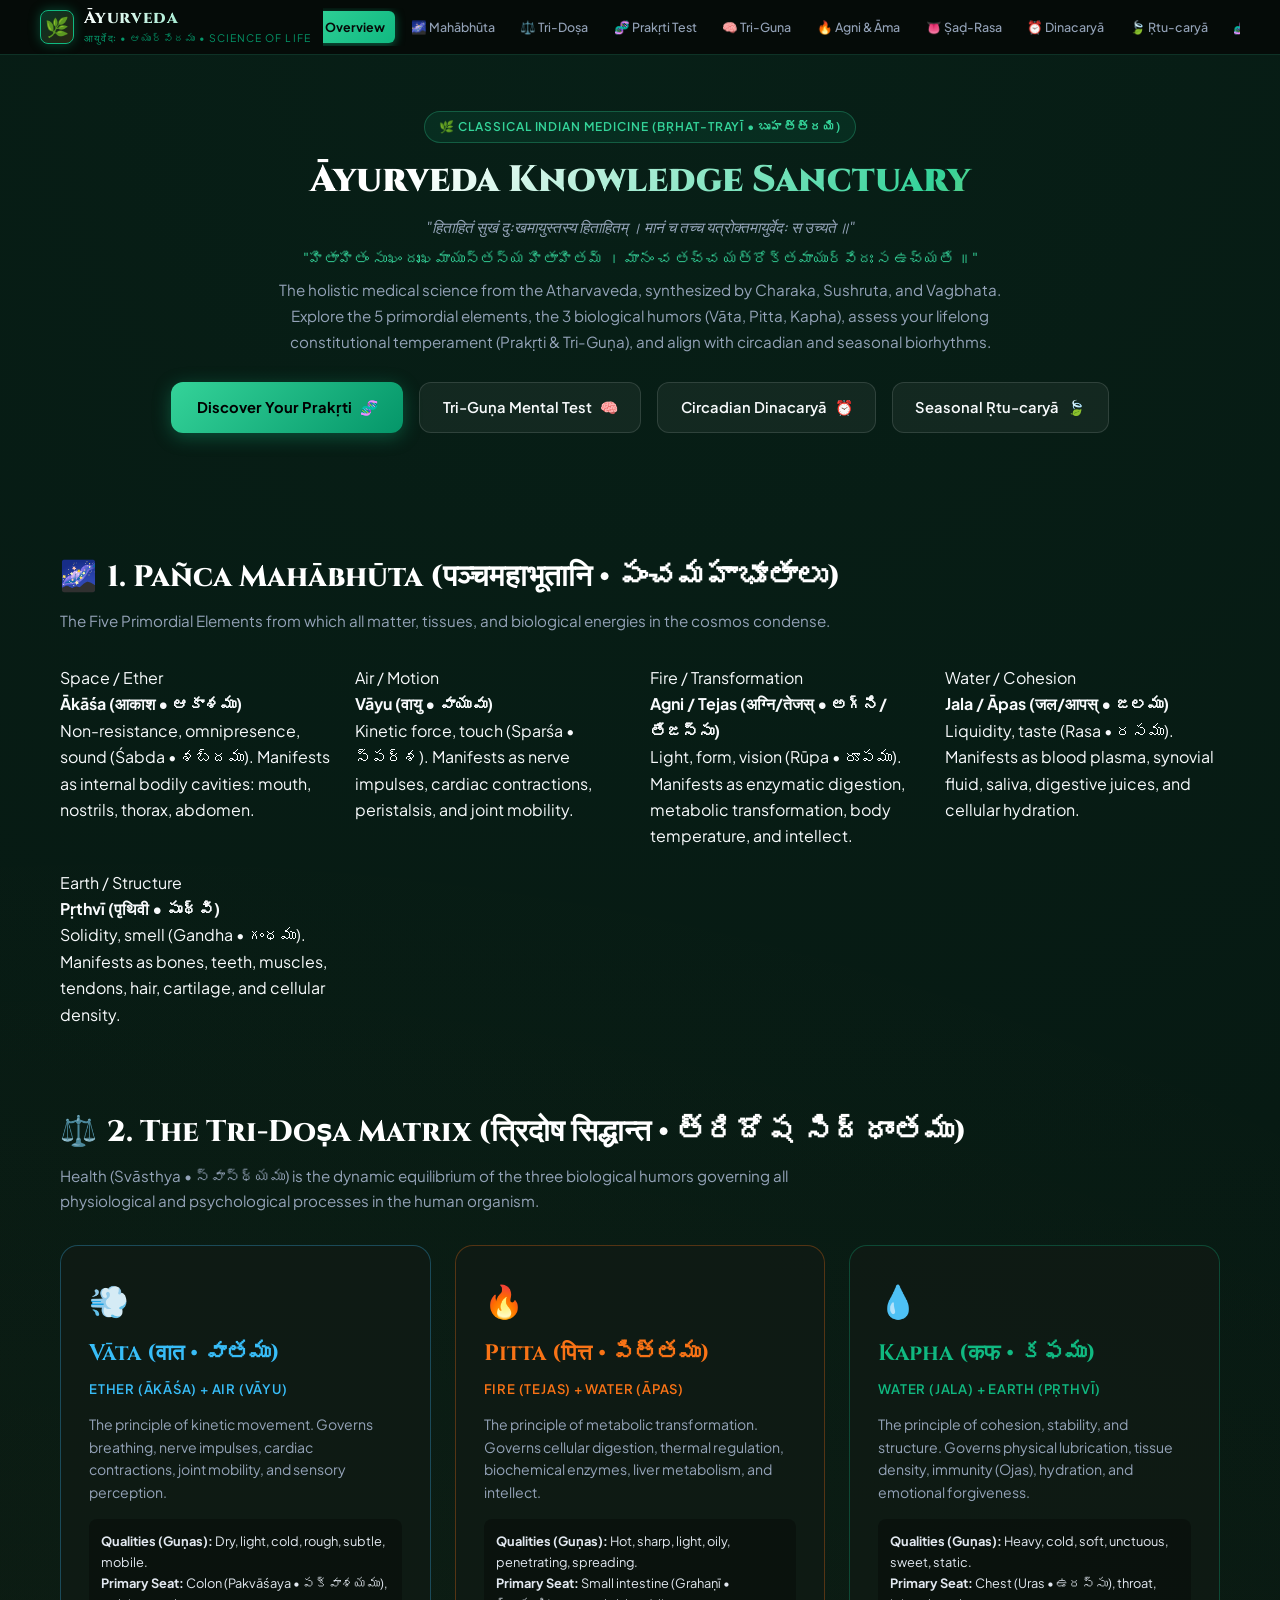
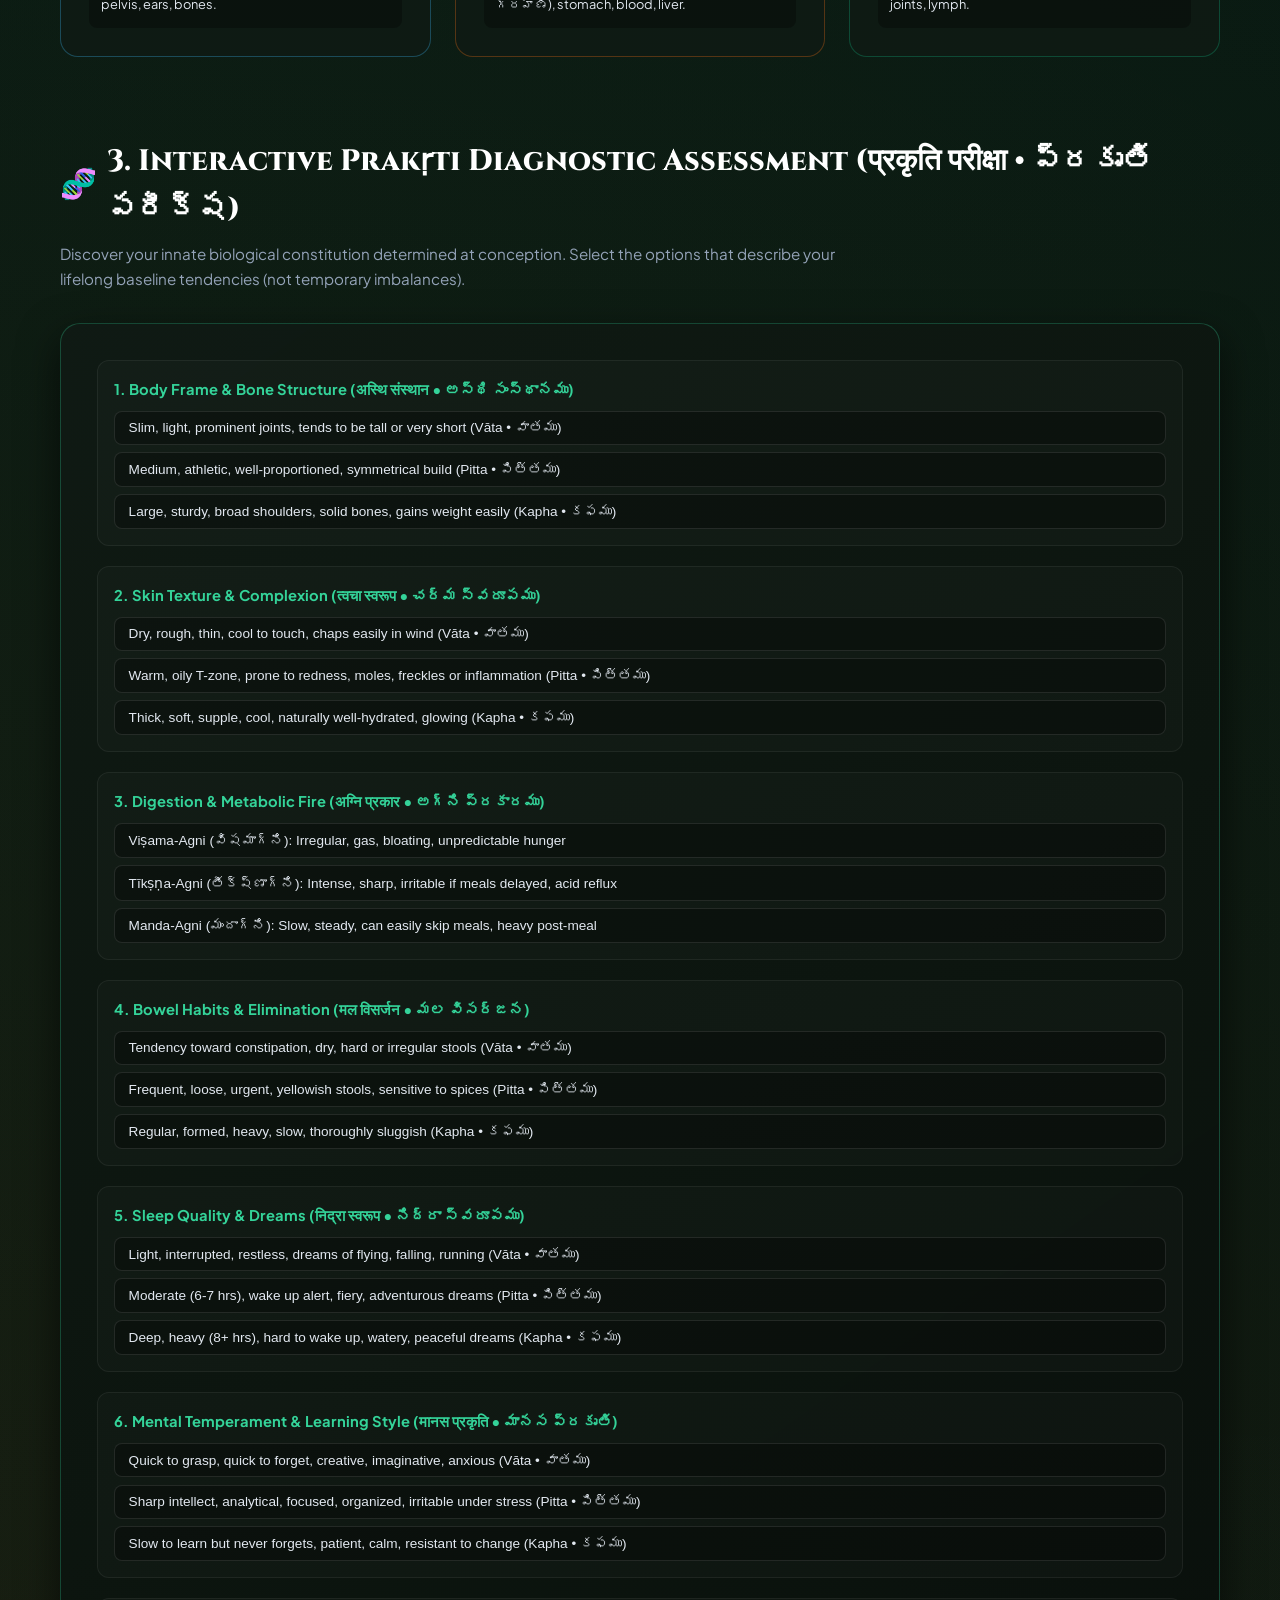
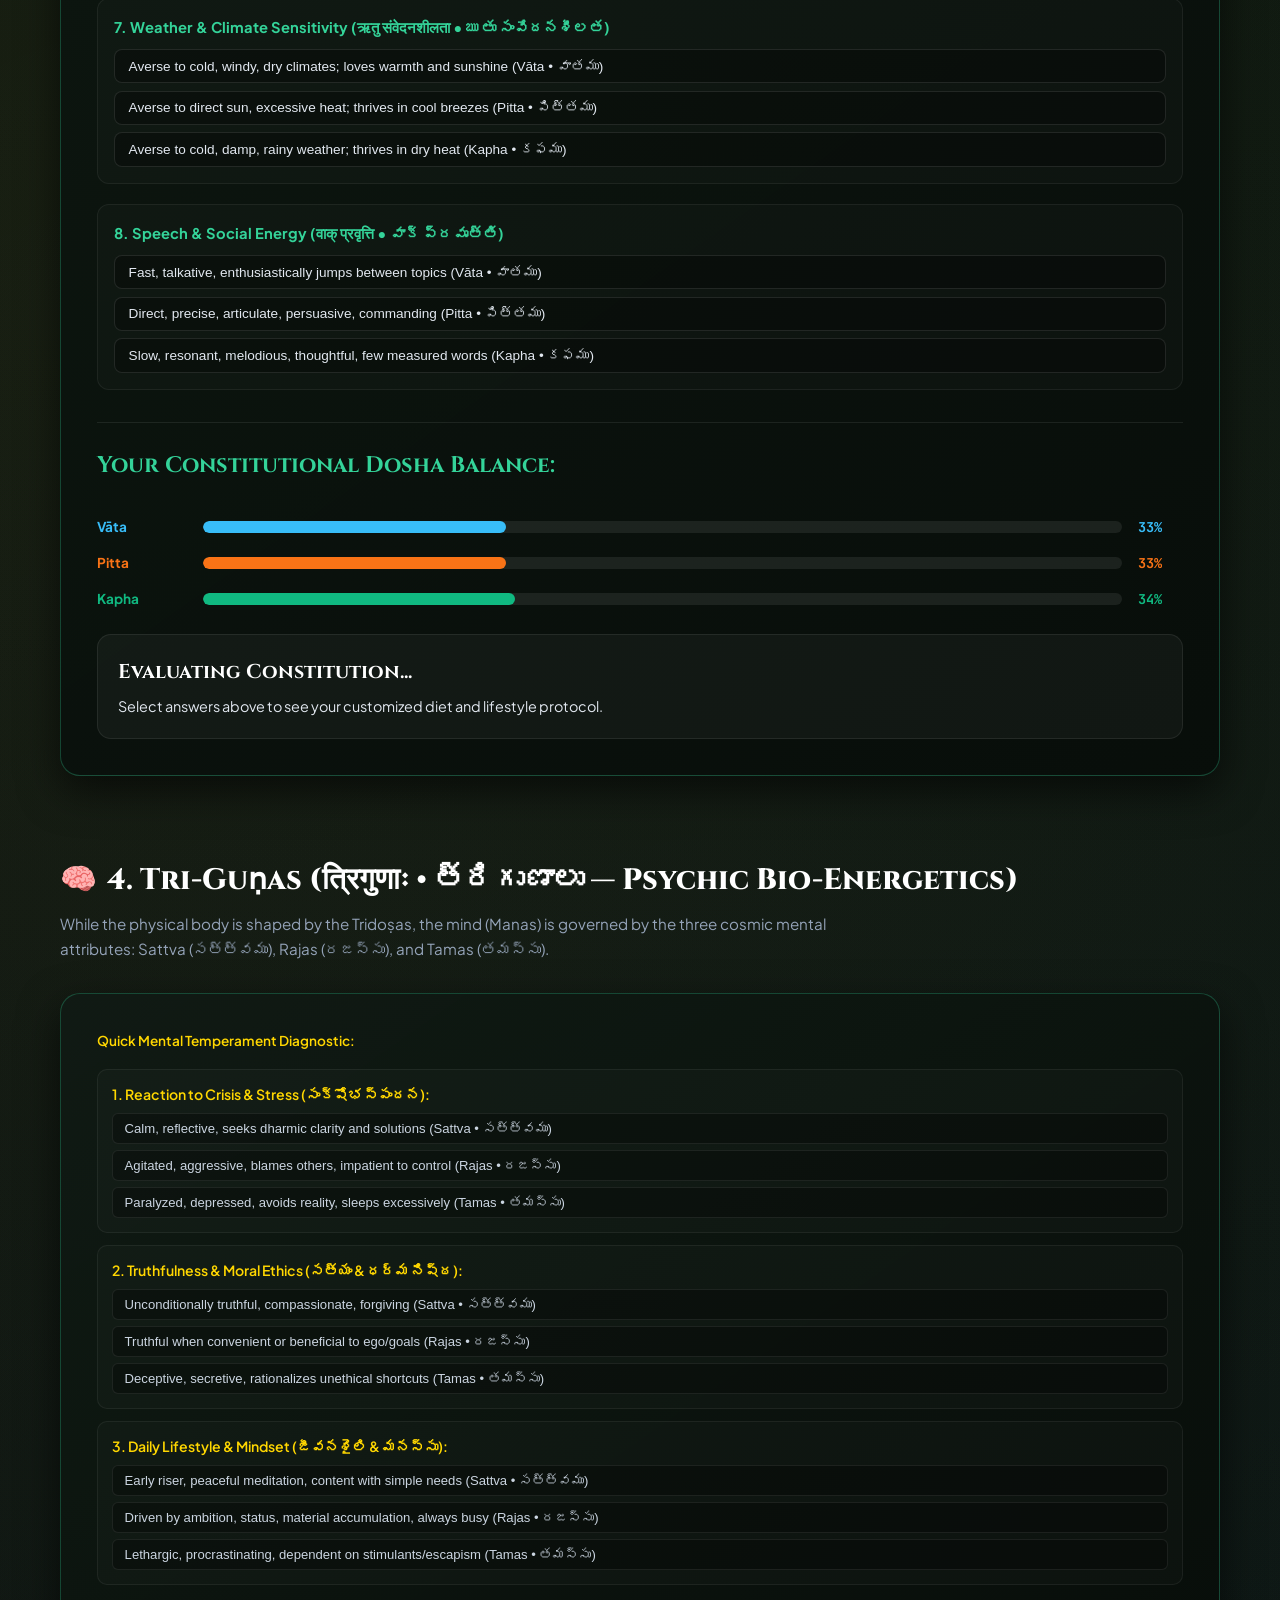
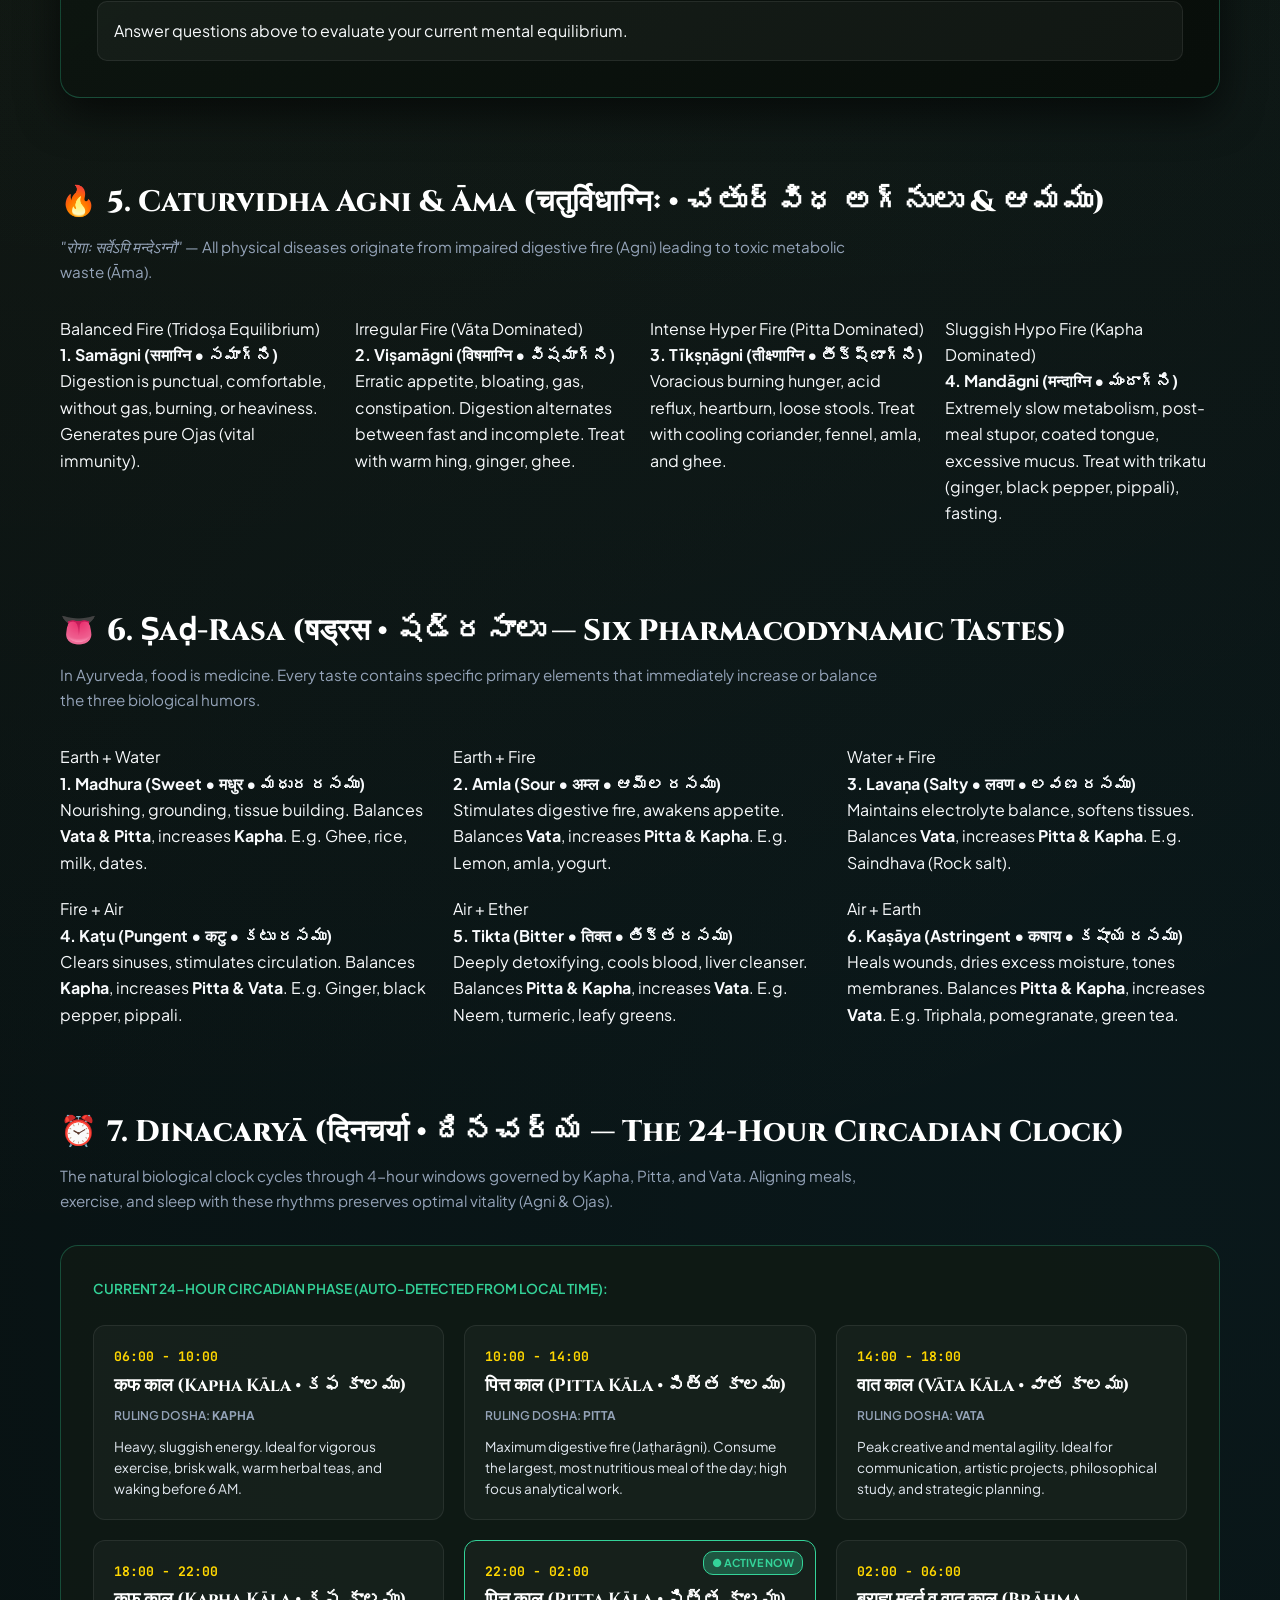
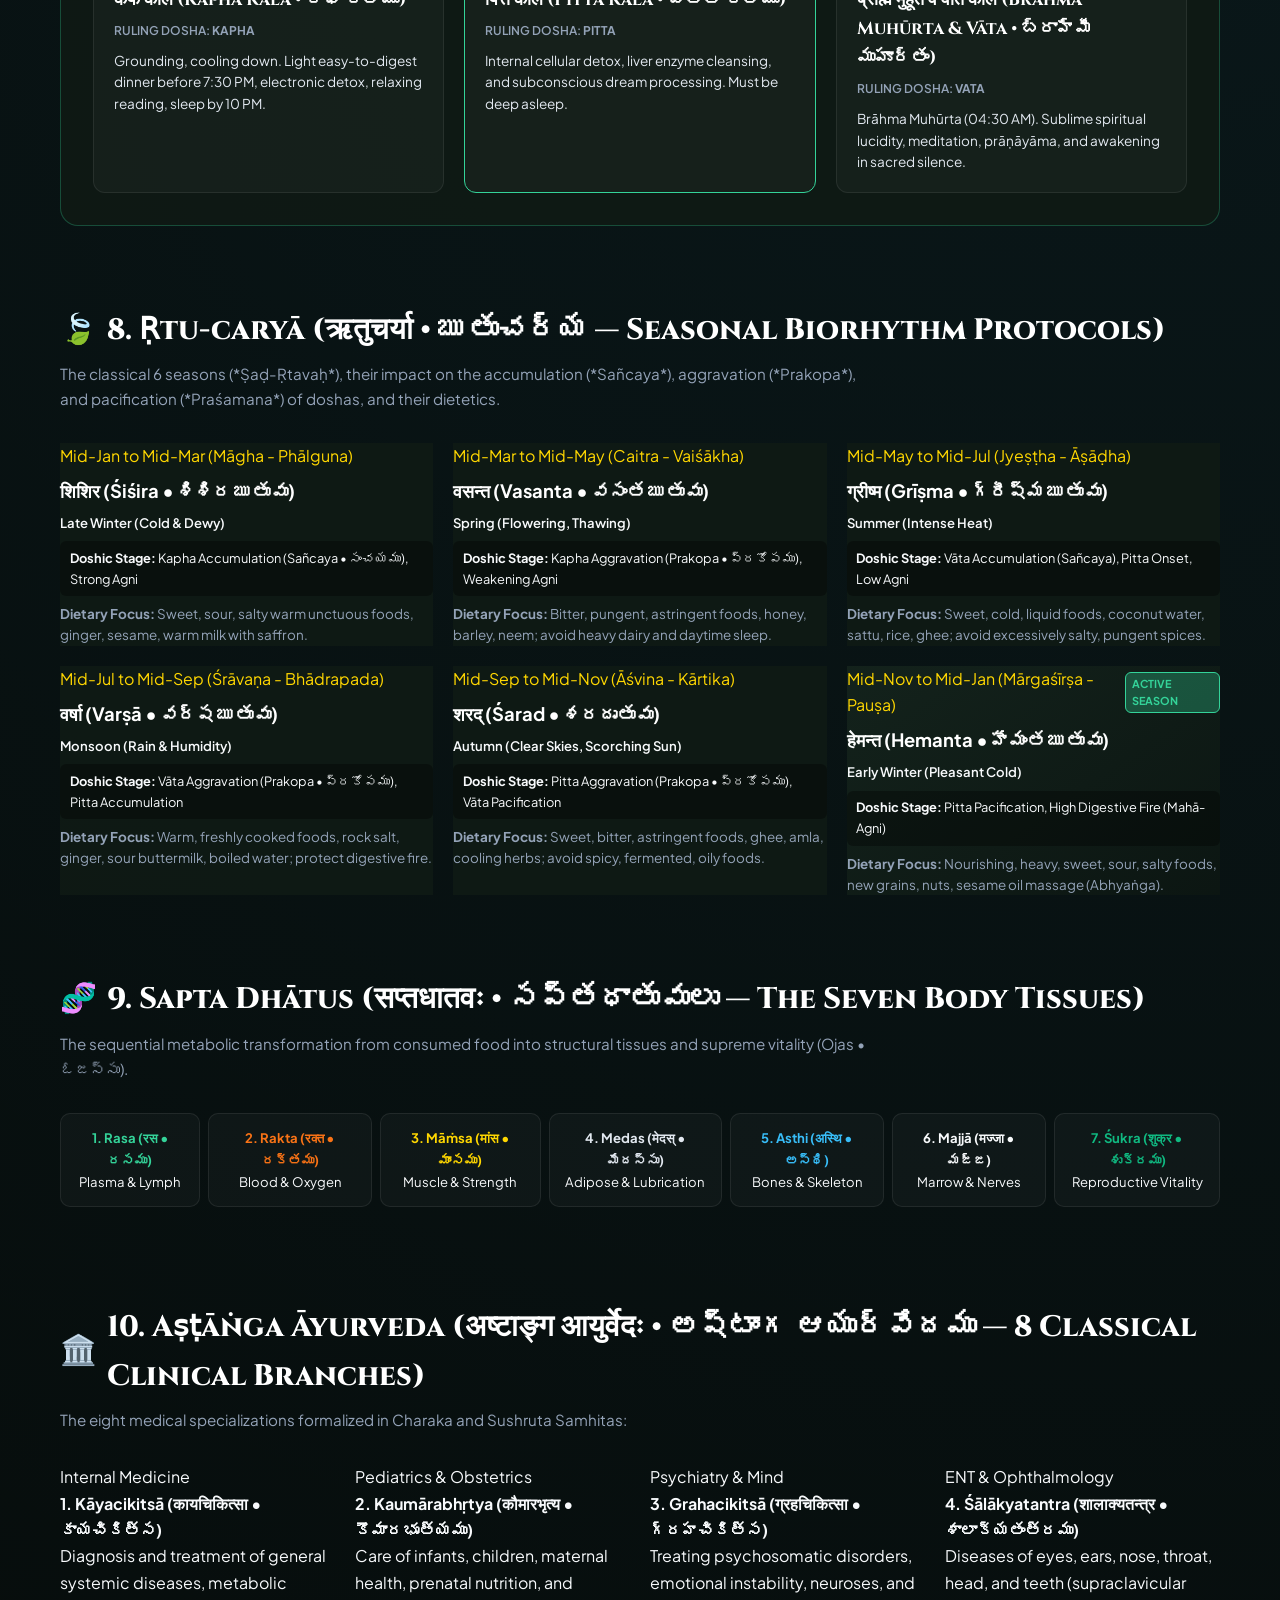
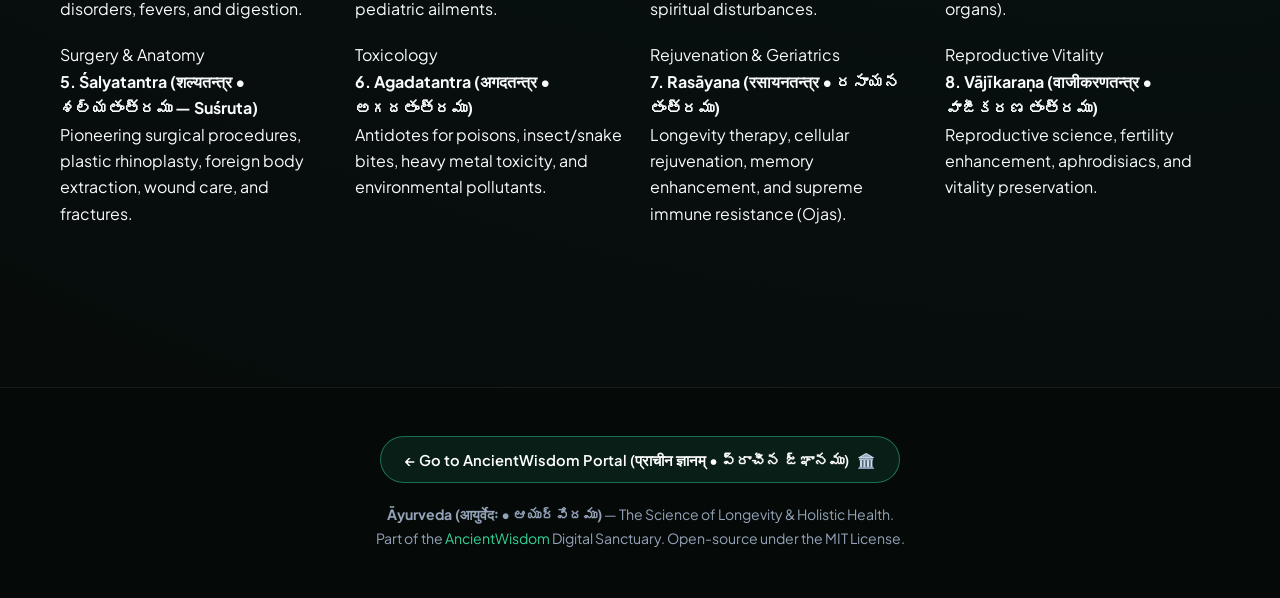
==== Ayurveda/index.html @ 19648526 "Adding Projects" ====
<!DOCTYPE html>
<html lang="en">
<head>
  <meta charset="UTF-8">
  <meta name="viewport" content="width=device-width, initial-scale=1.0">
  <title>Āyurveda (आयुर्वेदः • ఆయుర్వేదము) — The Science of Life & Tridoṣa Master Studio</title>
  <link rel="icon" type="image/svg+xml" href="favicon.svg">
  <link rel="stylesheet" href="style.css">
  <link rel="preconnect" href="https://fonts.googleapis.com">
  <link rel="preconnect" href="https://fonts.gstatic.com" crossorigin>
  <link href="https://fonts.googleapis.com/css2?family=Cinzel:wght@600;700;800;900&family=Plus+Jakarta+Sans:wght@300;400;500;600;700;800&family=JetBrains+Mono:wght@400;500;600;700&family=Noto+Sans+Telugu:wght@400;600;700&display=swap" rel="stylesheet">
</head>
<body>

  <!-- Header -->
  <header class="site-header">
    <div class="header-container">
      <div class="logo-area">
        <div class="ayur-icon">🌿</div>
        <div class="logo-text">
          <h1>Āyurveda</h1>
          <span>आयुर्वेदः • ఆయుర్వేదము • Science of Life</span>
        </div>
      </div>

      <nav class="nav-links">
        <a href="#overview" class="nav-item active">📜 Overview</a>
        <a href="#mahabhuta" class="nav-item">🌌 Mahābhūta</a>
        <a href="#doshas" class="nav-item">⚖️ Tri-Doṣa</a>
        <a href="#prakriti" class="nav-item">🧬 Prakṛti Test</a>
        <a href="#gunas" class="nav-item">🧠 Tri-Guṇa</a>
        <a href="#agni" class="nav-item">🔥 Agni & Āma</a>
        <a href="#rasas" class="nav-item">👅 Ṣaḍ-Rasa</a>
        <a href="#dinacharya" class="nav-item">⏰ Dinacaryā</a>
        <a href="#rtucarya" class="nav-item">🍃 Ṛtu-caryā</a>
        <a href="#dhatus" class="nav-item">🧬 Sapta Dhātu</a>
        <a href="#branches" class="nav-item">🏛️ 8 Branches</a>
      </nav>
    </div>
  </header>

  <div class="container">

    <!-- Hero Section -->
    <section class="hero" id="overview">
      <div class="hero-pill">🌿 Classical Indian Medicine (Bṛhat-trayī • బృహత్త్రయి)</div>
      <h2 class="hero-title">Āyurveda Knowledge Sanctuary</h2>
      <p class="hero-desc">
        <em>"हिताहितं सुखं दुःखमायुस्तस्य हिताहितम् । मानं च तच्च यत्रोक्तमायुर्वेदः स उच्यते ॥"</em><br>
        <span style="font-size:0.95rem; color:var(--emerald-bright); display:block; margin:0.35rem 0;">
          "హితాహితం సుఖం దుఃఖమాయుస్తస్య హితాహితమ్ । మానం చ తచ్చ యత్రోక్తమాయుర్వేదః స ఉచ్యతే ॥"
        </span>
        The holistic medical science from the Atharvaveda, synthesized by Charaka, Sushruta, and Vagbhata. 
        Explore the 5 primordial elements, the 3 biological humors (Vāta, Pitta, Kapha), assess your lifelong constitutional 
        temperament (Prakṛti & Tri-Guṇa), and align with circadian and seasonal biorhythms.
      </p>

      <div class="hero-actions">
        <a href="#prakriti" class="btn-primary">
          <span>Discover Your Prakṛti</span> 🧬
        </a>
        <a href="#gunas" class="btn-ghost">
          <span>Tri-Guṇa Mental Test</span> 🧠
        </a>
        <a href="#dinacharya" class="btn-ghost">
          <span>Circadian Dinacaryā</span> ⏰
        </a>
        <a href="#rtucarya" class="btn-ghost">
          <span>Seasonal Ṛtu-caryā</span> 🍃
        </a>
      </div>
    </section>

    <!-- Section 1: Pancha Mahabhutas -->
    <section id="mahabhuta">
      <div class="section-head">
        <h3 class="section-title"><span>🌌</span> 1. Pañca Mahābhūta (पञ्चमहाभूतानि • పంచమహాభూతాలు)</h3>
        <p class="section-sub">
          The Five Primordial Elements from which all matter, tissues, and biological energies in the cosmos condense.
        </p>
      </div>

      <div style="display:grid; grid-template-columns:repeat(auto-fit, minmax(220px, 1fr)); gap:1.25rem;">
        <div class="card">
          <div class="card-subtitle">Space / Ether</div>
          <h4 class="card-title">Ākāśa (आकाश • ఆకాశము)</h4>
          <p>Non-resistance, omnipresence, sound (Śabda • శబ్దము). Manifests as internal bodily cavities: mouth, nostrils, thorax, abdomen.</p>
        </div>
        <div class="card">
          <div class="card-subtitle">Air / Motion</div>
          <h4 class="card-title">Vāyu (वायु • వాయువు)</h4>
          <p>Kinetic force, touch (Sparśa • స్పర్శ). Manifests as nerve impulses, cardiac contractions, peristalsis, and joint mobility.</p>
        </div>
        <div class="card">
          <div class="card-subtitle">Fire / Transformation</div>
          <h4 class="card-title">Agni / Tejas (अग्नि/तेजस् • అగ్ని/తేజస్సు)</h4>
          <p>Light, form, vision (Rūpa • రూపము). Manifests as enzymatic digestion, metabolic transformation, body temperature, and intellect.</p>
        </div>
        <div class="card">
          <div class="card-subtitle">Water / Cohesion</div>
          <h4 class="card-title">Jala / Āpas (जल/आपस् • జలము)</h4>
          <p>Liquidity, taste (Rasa • రసము). Manifests as blood plasma, synovial fluid, saliva, digestive juices, and cellular hydration.</p>
        </div>
        <div class="card">
          <div class="card-subtitle">Earth / Structure</div>
          <h4 class="card-title">Pṛthvī (पृथिवी • పృథ్వి)</h4>
          <p>Solidity, smell (Gandha • గంధము). Manifests as bones, teeth, muscles, tendons, hair, cartilage, and cellular density.</p>
        </div>
      </div>
    </section>

    <!-- Section 2: Tri-Dosha Bio-Energetics -->
    <section id="doshas">
      <div class="section-head">
        <h3 class="section-title"><span>⚖️</span> 2. The Tri-Doṣa Matrix (त्रिदोष सिद्धान्त • త్రిదోష సిద్ధాంతము)</h3>
        <p class="section-sub">
          Health (Svāsthya • స్వాస్థ్యము) is the dynamic equilibrium of the three biological humors governing all physiological 
          and psychological processes in the human organism.
        </p>
      </div>

      <div class="dosha-grid">
        <!-- Vata -->
        <div class="dosha-card vata">
          <div style="font-size:2rem; margin-bottom:0.5rem;">💨</div>
          <h4 class="dosha-title" style="color:var(--vata-color);">Vāta (वात • వాతము)</h4>
          <div class="dosha-elements" style="color:var(--vata-color);">Ether (Ākāśa) + Air (Vāyu)</div>
          <p style="color:var(--text-muted); font-size:0.88rem; line-height:1.6; margin-bottom:1rem;">
            The principle of kinetic movement. Governs breathing, nerve impulses, cardiac contractions, 
            joint mobility, and sensory perception.
          </p>
          <div style="background:rgba(0,0,0,0.3); padding:0.75rem; border-radius:8px; font-size:0.8rem; color:#e2e8f0;">
            <strong>Qualities (Guṇas):</strong> Dry, light, cold, rough, subtle, mobile.<br>
            <strong>Primary Seat:</strong> Colon (Pakvāśaya • పక్వాశయము), pelvis, ears, bones.
          </div>
        </div>

        <!-- Pitta -->
        <div class="dosha-card pitta">
          <div style="font-size:2rem; margin-bottom:0.5rem;">🔥</div>
          <h4 class="dosha-title" style="color:var(--pitta-color);">Pitta (पित्त • పిత్తము)</h4>
          <div class="dosha-elements" style="color:var(--pitta-color);">Fire (Tejas) + Water (Āpas)</div>
          <p style="color:var(--text-muted); font-size:0.88rem; line-height:1.6; margin-bottom:1rem;">
            The principle of metabolic transformation. Governs cellular digestion, thermal regulation, 
            biochemical enzymes, liver metabolism, and intellect.
          </p>
          <div style="background:rgba(0,0,0,0.3); padding:0.75rem; border-radius:8px; font-size:0.8rem; color:#e2e8f0;">
            <strong>Qualities (Guṇas):</strong> Hot, sharp, light, oily, penetrating, spreading.<br>
            <strong>Primary Seat:</strong> Small intestine (Grahaṇī • గ్రహణి), stomach, blood, liver.
          </div>
        </div>

        <!-- Kapha -->
        <div class="dosha-card kapha">
          <div style="font-size:2rem; margin-bottom:0.5rem;">💧</div>
          <h4 class="dosha-title" style="color:var(--kapha-color);">Kapha (कफ • కఫము)</h4>
          <div class="dosha-elements" style="color:var(--kapha-color);">Water (Jala) + Earth (Pṛthvī)</div>
          <p style="color:var(--text-muted); font-size:0.88rem; line-height:1.6; margin-bottom:1rem;">
            The principle of cohesion, stability, and structure. Governs physical lubrication, tissue density, 
            immunity (Ojas), hydration, and emotional forgiveness.
          </p>
          <div style="background:rgba(0,0,0,0.3); padding:0.75rem; border-radius:8px; font-size:0.8rem; color:#e2e8f0;">
            <strong>Qualities (Guṇas):</strong> Heavy, cold, soft, unctuous, sweet, static.<br>
            <strong>Primary Seat:</strong> Chest (Uras • ఉరస్సు), throat, joints, lymph.
          </div>
        </div>
      </div>
    </section>

    <!-- Section 3: Prakriti Constitution Diagnostic Assessment -->
    <section id="prakriti">
      <div class="section-head">
        <h3 class="section-title"><span>🧬</span> 3. Interactive Prakṛti Diagnostic Assessment (प्रकृति परीक्षा • ప్రకృతి పరీక్ష)</h3>
        <p class="section-sub">
          Discover your innate biological constitution determined at conception. Select the options that describe 
          your lifelong baseline tendencies (not temporary imbalances).
        </p>
      </div>

      <div class="prakriti-panel">
        <div id="prakritiQuestionsList"></div>

        <div style="margin-top:2rem; border-top:1px solid rgba(255,255,255,0.08); padding-top:1.5rem;">
          <h4 style="font-family:var(--font-display); font-size:1.4rem; color:var(--emerald-bright); margin-bottom:0.75rem;">
            Your Constitutional Dosha Balance:
          </h4>

          <div class="prakriti-bars">
            <div class="p-bar-wrap">
              <span class="p-bar-label" style="color:var(--vata-color);">Vāta</span>
              <div class="p-bar-bg">
                <div id="vataBar" class="p-bar-fill" style="width: 33%; background:var(--vata-color);"></div>
              </div>
              <strong id="vataPct" style="color:var(--vata-color); width:45px; font-family:var(--font-mono);">33%</strong>
            </div>

            <div class="p-bar-wrap">
              <span class="p-bar-label" style="color:var(--pitta-color);">Pitta</span>
              <div class="p-bar-bg">
                <div id="pittaBar" class="p-bar-fill" style="width: 33%; background:var(--pitta-color);"></div>
              </div>
              <strong id="pittaPct" style="color:var(--pitta-color); width:45px; font-family:var(--font-mono);">33%</strong>
            </div>

            <div class="p-bar-wrap">
              <span class="p-bar-label" style="color:var(--kapha-color);">Kapha</span>
              <div class="p-bar-bg">
                <div id="kaphaBar" class="p-bar-fill" style="width: 34%; background:var(--kapha-color);"></div>
              </div>
              <strong id="kaphaPct" style="color:var(--kapha-color); width:45px; font-family:var(--font-mono);">34%</strong>
            </div>
          </div>

          <div style="background:rgba(255,255,255,0.04); border-radius:14px; padding:1.25rem; margin-top:1.5rem; border:1px solid rgba(255,255,255,0.08);">
            <div id="prakritiResultTitle" style="font-family:var(--font-display); font-size:1.25rem; color:#fff; font-weight:700; margin-bottom:0.4rem;">
              Evaluating Constitution...
            </div>
            <p id="prakritiAdvice" style="color:#e2e8f0; font-size:0.9rem; margin:0; line-height:1.6;">
              Select answers above to see your customized diet and lifestyle protocol.
            </p>
          </div>
        </div>
      </div>
    </section>

    <!-- Section 4: Tri-Gunas & Manasa Prakriti -->
    <section id="gunas">
      <div class="section-head">
        <h3 class="section-title"><span>🧠</span> 4. Tri-Guṇas (त्रिगुणाः • త్రిగుణాలు — Psychic Bio-Energetics)</h3>
        <p class="section-sub">
          While the physical body is shaped by the Tridoṣas, the mind (Manas) is governed by the three cosmic mental attributes: 
          Sattva (సత్త్వము), Rajas (రజస్సు), and Tamas (తమస్సు).
        </p>
      </div>

      <div class="prakriti-panel">
        <div style="margin-bottom:1rem; font-size:0.85rem; color:var(--gold-bright); font-weight:600;">
          Quick Mental Temperament Diagnostic:
        </div>
        <div id="trigunaQuestionsList"></div>
        <div id="trigunaResult" style="background:rgba(255,255,255,0.04); padding:1rem; border-radius:10px; margin-top:1rem; border:1px solid rgba(255,255,255,0.08);">
          Answer questions above to evaluate your current mental equilibrium.
        </div>
      </div>
    </section>

    <!-- Section 5: Caturvidha Agni & Ama -->
    <section id="agni">
      <div class="section-head">
        <h3 class="section-title"><span>🔥</span> 5. Caturvidha Agni & Āma (चतुर्विधाग्निः • చతుర్విధ అగ్నులు & ఆమము)</h3>
        <p class="section-sub">
          <em>"रोगाः सर्वेऽपि मन्देऽग्नौ"</em> — All physical diseases originate from impaired digestive fire (Agni) leading to toxic metabolic waste (Āma).
        </p>
      </div>

      <div style="display:grid; grid-template-columns:repeat(auto-fit, minmax(260px, 1fr)); gap:1.25rem;">
        <div class="card">
          <div class="card-subtitle">Balanced Fire (Tridoṣa Equilibrium)</div>
          <h4 class="card-title">1. Samāgni (समाग्नि • సమాగ్ని)</h4>
          <p>Digestion is punctual, comfortable, without gas, burning, or heaviness. Generates pure Ojas (vital immunity).</p>
        </div>
        <div class="card">
          <div class="card-subtitle">Irregular Fire (Vāta Dominated)</div>
          <h4 class="card-title">2. Viṣamāgni (विषमाग्नि • విషమాగ్ని)</h4>
          <p>Erratic appetite, bloating, gas, constipation. Digestion alternates between fast and incomplete. Treat with warm hing, ginger, ghee.</p>
        </div>
        <div class="card">
          <div class="card-subtitle">Intense Hyper Fire (Pitta Dominated)</div>
          <h4 class="card-title">3. Tīkṣṇāgni (तीक्ष्णाग्नि • తీక్ష్ణాగ్ని)</h4>
          <p>Voracious burning hunger, acid reflux, heartburn, loose stools. Treat with cooling coriander, fennel, amla, and ghee.</p>
        </div>
        <div class="card">
          <div class="card-subtitle">Sluggish Hypo Fire (Kapha Dominated)</div>
          <h4 class="card-title">4. Mandāgni (मन्दाग्नि • మందాగ్ని)</h4>
          <p>Extremely slow metabolism, post-meal stupor, coated tongue, excessive mucus. Treat with trikatu (ginger, black pepper, pippali), fasting.</p>
        </div>
      </div>
    </section>

    <!-- Section 6: Shad Rasa (Six Tastes) -->
    <section id="rasas">
      <div class="section-head">
        <h3 class="section-title"><span>👅</span> 6. Ṣaḍ-Rasa (षड्रस • షడ్రసాలు — Six Pharmacodynamic Tastes)</h3>
        <p class="section-sub">
          In Ayurveda, food is medicine. Every taste contains specific primary elements that immediately 
          increase or balance the three biological humors.
        </p>
      </div>

      <div style="display:grid; grid-template-columns:repeat(auto-fit, minmax(280px, 1fr)); gap:1.25rem;">
        <div class="card">
          <div class="card-subtitle">Earth + Water</div>
          <h4 class="card-title">1. Madhura (Sweet • मधुर • మధుర రసము)</h4>
          <p>Nourishing, grounding, tissue building. Balances <strong>Vata & Pitta</strong>, increases <strong>Kapha</strong>. E.g. Ghee, rice, milk, dates.</p>
        </div>
        <div class="card">
          <div class="card-subtitle">Earth + Fire</div>
          <h4 class="card-title">2. Amla (Sour • अम्ल • ఆమ్ల రసము)</h4>
          <p>Stimulates digestive fire, awakens appetite. Balances <strong>Vata</strong>, increases <strong>Pitta & Kapha</strong>. E.g. Lemon, amla, yogurt.</p>
        </div>
        <div class="card">
          <div class="card-subtitle">Water + Fire</div>
          <h4 class="card-title">3. Lavaṇa (Salty • लवण • లవణ రసము)</h4>
          <p>Maintains electrolyte balance, softens tissues. Balances <strong>Vata</strong>, increases <strong>Pitta & Kapha</strong>. E.g. Saindhava (Rock salt).</p>
        </div>
        <div class="card">
          <div class="card-subtitle">Fire + Air</div>
          <h4 class="card-title">4. Kaṭu (Pungent • कटु • కటు రసము)</h4>
          <p>Clears sinuses, stimulates circulation. Balances <strong>Kapha</strong>, increases <strong>Pitta & Vata</strong>. E.g. Ginger, black pepper, pippali.</p>
        </div>
        <div class="card">
          <div class="card-subtitle">Air + Ether</div>
          <h4 class="card-title">5. Tikta (Bitter • तिक्त • తిక్త రసము)</h4>
          <p>Deeply detoxifying, cools blood, liver cleanser. Balances <strong>Pitta & Kapha</strong>, increases <strong>Vata</strong>. E.g. Neem, turmeric, leafy greens.</p>
        </div>
        <div class="card">
          <div class="card-subtitle">Air + Earth</div>
          <h4 class="card-title">6. Kaṣāya (Astringent • कषाय • కషాయ రసము)</h4>
          <p>Heals wounds, dries excess moisture, tones membranes. Balances <strong>Pitta & Kapha</strong>, increases <strong>Vata</strong>. E.g. Triphala, pomegranate, green tea.</p>
        </div>
      </div>
    </section>

    <!-- Section 7: Dinacharya Circadian Clock -->
    <section id="dinacharya">
      <div class="section-head">
        <h3 class="section-title"><span>⏰</span> 7. Dinacaryā (दिनचर्या • దినచర్య — The 24-Hour Circadian Clock)</h3>
        <p class="section-sub">
          The natural biological clock cycles through 4-hour windows governed by Kapha, Pitta, and Vata. 
          Aligning meals, exercise, and sleep with these rhythms preserves optimal vitality (Agni & Ojas).
        </p>
      </div>

      <div class="clock-panel">
        <div style="font-size:0.85rem; color:var(--emerald-bright); font-weight:600; text-transform:uppercase; margin-bottom:1rem;">
          Current 24-Hour Circadian Phase (Auto-detected from local time):
        </div>

        <div class="time-periods-grid" id="dinacharyaGrid"></div>
      </div>
    </section>

    <!-- Section 8: Rtucarya 6 Seasons -->
    <section id="rtucarya">
      <div class="section-head">
        <h3 class="section-title"><span>🍃</span> 8. Ṛtu-caryā (ऋतुचर्या • ఋతుచర్య — Seasonal Biorhythm Protocols)</h3>
        <p class="section-sub">
          The classical 6 seasons (*Ṣaḍ-Ṛtavaḥ*), their impact on the accumulation (*Sañcaya*), aggravation (*Prakopa*), 
          and pacification (*Praśamana*) of doshas, and their dietetics.
        </p>
      </div>

      <div class="grid-3" id="rtucaryaGrid" style="display:grid; grid-template-columns:repeat(auto-fit, minmax(280px, 1fr)); gap:1.25rem;"></div>
    </section>

    <!-- Section 9: Sapta Dhatus -->
    <section id="dhatus">
      <div class="section-head">
        <h3 class="section-title"><span>🧬</span> 9. Sapta Dhātus (सप्तधातवः • సప్తధాతువులు — The Seven Body Tissues)</h3>
        <p class="section-sub">
          The sequential metabolic transformation from consumed food into structural tissues and supreme vitality (Ojas • ఓజస్సు).
        </p>
      </div>

      <div style="display:flex; justify-content:space-between; gap:0.5rem; overflow-x:auto; padding-bottom:1rem; font-size:0.82rem;">
        <div style="background:rgba(255,255,255,0.03); border:1px solid rgba(255,255,255,0.08); border-radius:10px; padding:0.85rem; min-width:140px; text-align:center;">
          <strong style="color:var(--emerald-bright); display:block;">1. Rasa (रस • రసము)</strong>
          <span>Plasma & Lymph</span>
        </div>
        <div style="background:rgba(255,255,255,0.03); border:1px solid rgba(255,255,255,0.08); border-radius:10px; padding:0.85rem; min-width:140px; text-align:center;">
          <strong style="color:var(--pitta-color); display:block;">2. Rakta (रक्त • రక్తము)</strong>
          <span>Blood & Oxygen</span>
        </div>
        <div style="background:rgba(255,255,255,0.03); border:1px solid rgba(255,255,255,0.08); border-radius:10px; padding:0.85rem; min-width:140px; text-align:center;">
          <strong style="color:var(--gold-bright); display:block;">3. Māṁsa (मांस • మాంసము)</strong>
          <span>Muscle & Strength</span>
        </div>
        <div style="background:rgba(255,255,255,0.03); border:1px solid rgba(255,255,255,0.08); border-radius:10px; padding:0.85rem; min-width:140px; text-align:center;">
          <strong style="color:#e2e8f0; display:block;">4. Medas (मेदस् • మేదస్సు)</strong>
          <span>Adipose & Lubrication</span>
        </div>
        <div style="background:rgba(255,255,255,0.03); border:1px solid rgba(255,255,255,0.08); border-radius:10px; padding:0.85rem; min-width:140px; text-align:center;">
          <strong style="color:var(--vata-color); display:block;">5. Asthi (अस्थि • అస్థి)</strong>
          <span>Bones & Skeleton</span>
        </div>
        <div style="background:rgba(255,255,255,0.03); border:1px solid rgba(255,255,255,0.08); border-radius:10px; padding:0.85rem; min-width:140px; text-align:center;">
          <strong style="color:var(--purple-accent); display:block;">6. Majjā (मज्जा • మజ్జ)</strong>
          <span>Marrow & Nerves</span>
        </div>
        <div style="background:rgba(255,255,255,0.03); border:1px solid rgba(255,255,255,0.08); border-radius:10px; padding:0.85rem; min-width:140px; text-align:center;">
          <strong style="color:var(--emerald-primary); display:block;">7. Śukra (शुक्र • శుక్రము)</strong>
          <span>Reproductive Vitality</span>
        </div>
      </div>
    </section>

    <!-- Section 10: Ashtanga Ayurveda (8 Classical Branches) -->
    <section id="branches">
      <div class="section-head">
        <h3 class="section-title"><span>🏛️</span> 10. Aṣṭāṅga Āyurveda (अष्टाङ्ग आयुर्वेदः • అష్టాంగ ఆయుర్వేదము — 8 Classical Clinical Branches)</h3>
        <p class="section-sub">
          The eight medical specializations formalized in Charaka and Sushruta Samhitas:
        </p>
      </div>

      <div style="display:grid; grid-template-columns:repeat(auto-fit, minmax(260px, 1fr)); gap:1.25rem;">
        <div class="card">
          <div class="card-subtitle">Internal Medicine</div>
          <h4 class="card-title">1. Kāyacikitsā (कायचिकित्सा • కాయచికిత్స)</h4>
          <p>Diagnosis and treatment of general systemic diseases, metabolic disorders, fevers, and digestion.</p>
        </div>
        <div class="card">
          <div class="card-subtitle">Pediatrics & Obstetrics</div>
          <h4 class="card-title">2. Kaumārabhṛtya (कौमारभृत्य • కౌమారభృత్యము)</h4>
          <p>Care of infants, children, maternal health, prenatal nutrition, and pediatric ailments.</p>
        </div>
        <div class="card">
          <div class="card-subtitle">Psychiatry & Mind</div>
          <h4 class="card-title">3. Grahacikitsā (ग्रहचिकित्सा • గ్రహచికిత్స)</h4>
          <p>Treating psychosomatic disorders, emotional instability, neuroses, and spiritual disturbances.</p>
        </div>
        <div class="card">
          <div class="card-subtitle">ENT & Ophthalmology</div>
          <h4 class="card-title">4. Śālākyatantra (शालाक्यतन्त्र • శాలాక్యతంత్రము)</h4>
          <p>Diseases of eyes, ears, nose, throat, head, and teeth (supraclavicular organs).</p>
        </div>
        <div class="card">
          <div class="card-subtitle">Surgery & Anatomy</div>
          <h4 class="card-title">5. Śalyatantra (शल्यतन्त्र • శల్యతంత్రము — Suśruta)</h4>
          <p>Pioneering surgical procedures, plastic rhinoplasty, foreign body extraction, wound care, and fractures.</p>
        </div>
        <div class="card">
          <div class="card-subtitle">Toxicology</div>
          <h4 class="card-title">6. Agadatantra (अगदतन्त्र • అగదతంత్రము)</h4>
          <p>Antidotes for poisons, insect/snake bites, heavy metal toxicity, and environmental pollutants.</p>
        </div>
        <div class="card">
          <div class="card-subtitle">Rejuvenation & Geriatrics</div>
          <h4 class="card-title">7. Rasāyana (रसायनतन्त्र • రసాయన తంత్రము)</h4>
          <p>Longevity therapy, cellular rejuvenation, memory enhancement, and supreme immune resistance (Ojas).</p>
        </div>
        <div class="card">
          <div class="card-subtitle">Reproductive Vitality</div>
          <h4 class="card-title">8. Vājīkaraṇa (वाजीकरणतन्त्र • వాజీకరణ తంత్రము)</h4>
          <p>Reproductive science, fertility enhancement, aphrodisiacs, and vitality preservation.</p>
        </div>
      </div>
    </section>

  </div>

  <footer>
    <div style="margin-bottom: 1.25rem;">
      <a href="../index.html" class="btn-ghost" style="display: inline-flex; align-items: center; gap: 0.5rem; border-color: rgba(52, 211, 153, 0.45); color: #fff; padding: 0.65rem 1.5rem; border-radius: 30px; text-decoration: none; font-weight: 600; font-size: 0.92rem; background: rgba(52, 211, 153, 0.1);">
        <span>← Go to AncientWisdom Portal (प्राचीन ज्ञानम् • ప్రాచీన జ్ఞానము)</span> 🏛️
      </a>
    </div>
    <p>
      <strong>Āyurveda (आयुर्वेदः • ఆయుర్వేదము)</strong> — The Science of Longevity & Holistic Health.
      <br>
      Part of the <a href="../index.html">AncientWisdom</a> Digital Sanctuary. Open-source under the MIT License.
    </p>
  </footer>

  <script src="ayurveda.js"></script>
</body>
</html>
---- Ayurveda/style.css ----
:root {
  --bg-deep: #060a08;
  --bg-card: rgba(16, 26, 20, 0.85);
  --bg-card-hover: rgba(22, 38, 28, 0.95);
  --border-herbal: rgba(52, 211, 153, 0.28);
  --border-gold: rgba(245, 185, 66, 0.28);
  --emerald-primary: #10b981;
  --emerald-bright: #34d399;
  --emerald-dim: #059669;
  --gold-primary: #f5b942;
  --gold-bright: #ffd700;
  --vata-color: #38bdf8;
  --pitta-color: #f97316;
  --kapha-color: #10b981;
  --text-main: #f8fafc;
  --text-muted: #94a3b8;
  --font-display: 'Cinzel', serif;
  --font-body: 'Plus Jakarta Sans', sans-serif;
  --font-mono: 'JetBrains Mono', monospace;
}

* {
  box-sizing: border-box;
  margin: 0;
  padding: 0;
}

html {
  scroll-behavior: smooth;
}

body {
  background-color: var(--bg-deep);
  color: var(--text-main);
  font-family: var(--font-body);
  line-height: 1.65;
  overflow-x: hidden;
  background-image:
    radial-gradient(circle at 50% 0%, rgba(16, 185, 129, 0.12) 0%, transparent 60%),
    radial-gradient(circle at 10% 40%, rgba(245, 185, 66, 0.08) 0%, transparent 50%),
    radial-gradient(circle at 90% 70%, rgba(56, 189, 248, 0.08) 0%, transparent 50%);
}

/* Header */
.site-header {
  position: sticky;
  top: 0;
  z-index: 100;
  background: rgba(6, 10, 8, 0.92);
  backdrop-filter: blur(18px);
  -webkit-backdrop-filter: blur(18px);
  border-bottom: 1px solid rgba(52, 211, 153, 0.2);
  padding: 0.5rem 1.25rem;
}

.header-container {
  max-width: 1200px;
  margin: 0 auto;
  display: flex;
  justify-content: space-between;
  align-items: center;
  gap: 0.75rem;
  flex-wrap: nowrap;
}

.logo-area {
  display: flex;
  align-items: center;
  gap: 0.65rem;
  text-decoration: none;
  color: inherit;
  flex-shrink: 0;
  cursor: default;
  user-select: none;
}

.ayur-icon {
  width: 34px;
  height: 34px;
  border-radius: 8px;
  background: linear-gradient(135deg, rgba(16, 185, 129, 0.25), rgba(245, 185, 66, 0.15));
  border: 1px solid var(--emerald-primary);
  display: flex;
  align-items: center;
  justify-content: center;
  font-size: 1.2rem;
  color: var(--emerald-bright);
  box-shadow: 0 0 12px rgba(16, 185, 129, 0.35);
}

.logo-text h1 {
  font-family: var(--font-display);
  font-size: 1.05rem;
  font-weight: 800;
  letter-spacing: 0.04em;
  background: linear-gradient(120deg, #fff, var(--emerald-bright));
  -webkit-background-clip: text;
  -webkit-text-fill-color: transparent;
  line-height: 1.2;
}

.logo-text span {
  font-size: 0.65rem;
  color: var(--emerald-dim);
  text-transform: uppercase;
  letter-spacing: 0.1em;
  display: block;
}

.nav-links {
  display: flex;
  align-items: center;
  gap: 0.3rem;
  flex-wrap: nowrap;
  overflow-x: auto;
  -webkit-overflow-scrolling: touch;
  scrollbar-width: none;
  padding: 0.2rem 0;
}
.nav-links::-webkit-scrollbar {
  display: none;
}

.nav-item {
  color: var(--text-muted);
  text-decoration: none;
  font-size: 0.78rem;
  font-weight: 500;
  padding: 0.35rem 0.65rem;
  border-radius: 6px;
  transition: all 0.2s ease;
  white-space: nowrap;
  flex-shrink: 0;
  display: inline-flex;
  align-items: center;
  gap: 0.3rem;
}

.nav-item:hover {
  color: #fff;
  background: rgba(52, 211, 153, 0.16);
  border: 1px solid rgba(52, 211, 153, 0.35);
}

.nav-item.active {
  color: #060a08 !important;
  background: linear-gradient(135deg, #34d399, #10b981) !important;
  border-color: #34d399 !important;
  font-weight: 700 !important;
  box-shadow: 0 2px 10px rgba(16, 185, 129, 0.5) !important;
}

/* Container */
.container {
  max-width: 1200px;
  margin: 0 auto;
  padding: 1.75rem 1.25rem 5rem;
}

/* Hero */
.hero {
  text-align: center;
  padding: 1.75rem 1rem 2.5rem;
  position: relative;
}

.hero-pill {
  display: inline-flex;
  align-items: center;
  gap: 0.4rem;
  padding: 0.3rem 0.9rem;
  border-radius: 50px;
  background: rgba(16, 185, 129, 0.1);
  border: 1px solid var(--border-herbal);
  color: var(--emerald-bright);
  font-size: 0.75rem;
  font-weight: 600;
  text-transform: uppercase;
  letter-spacing: 0.08em;
  margin-bottom: 1rem;
}

.hero-title {
  font-family: var(--font-display);
  font-size: 2.3rem;
  font-weight: 900;
  line-height: 1.18;
  margin-bottom: 0.75rem;
  background: linear-gradient(135deg, #ffffff 30%, #34d399 75%, #f5b942 100%);
  -webkit-background-clip: text;
  -webkit-text-fill-color: transparent;
}

.hero-desc {
  max-width: 760px;
  margin: 0 auto 1.75rem;
  font-size: 0.95rem;
  color: var(--text-muted);
  line-height: 1.7;
}

.hero-actions {
  display: flex;
  justify-content: center;
  gap: 1rem;
  flex-wrap: wrap;
}

.btn-primary {
  background: linear-gradient(135deg, #34d399, #059669);
  color: #000;
  font-weight: 700;
  text-decoration: none;
  padding: 0.75rem 1.6rem;
  border-radius: 12px;
  font-size: 0.92rem;
  display: inline-flex;
  align-items: center;
  gap: 0.5rem;
  transition: all 0.25s ease;
  box-shadow: 0 4px 18px rgba(16, 185, 129, 0.35);
  border: none;
  cursor: pointer;
}
.btn-primary:hover {
  transform: translateY(-2px);
  box-shadow: 0 6px 25px rgba(16, 185, 129, 0.55);
}

.btn-ghost {
  background: rgba(255, 255, 255, 0.05);
  color: var(--text-main);
  text-decoration: none;
  padding: 0.75rem 1.4rem;
  border-radius: 12px;
  font-size: 0.92rem;
  font-weight: 600;
  display: inline-flex;
  align-items: center;
  gap: 0.5rem;
  border: 1px solid rgba(255, 255, 255, 0.12);
  transition: all 0.2s ease;
  cursor: pointer;
}
.btn-ghost:hover {
  background: rgba(255, 255, 255, 0.1);
  border-color: var(--border-herbal);
}

/* Sections */
section {
  margin-bottom: 5rem;
}

.section-head {
  margin-bottom: 2rem;
}

.section-title {
  font-family: var(--font-display);
  font-size: 1.85rem;
  font-weight: 800;
  color: #fff;
  display: flex;
  align-items: center;
  gap: 0.65rem;
  margin-bottom: 0.4rem;
}

.section-sub {
  color: var(--text-muted);
  font-size: 0.95rem;
  max-width: 820px;
}

/* Dosha Cards Grid */
.dosha-grid {
  display: grid;
  grid-template-columns: repeat(3, 1fr);
  gap: 1.5rem;
}

.dosha-card {
  background: var(--bg-card);
  border-radius: 18px;
  padding: 1.75rem;
  transition: all 0.3s ease;
  border: 1px solid rgba(255, 255, 255, 0.08);
}
.dosha-card.vata {
  border-color: rgba(56, 189, 248, 0.3);
}
.dosha-card.pitta {
  border-color: rgba(249, 115, 22, 0.3);
}
.dosha-card.kapha {
  border-color: rgba(16, 185, 129, 0.3);
}

.dosha-card:hover {
  transform: translateY(-3px);
  background: var(--bg-card-hover);
}

.dosha-title {
  font-family: var(--font-display);
  font-size: 1.4rem;
  font-weight: 700;
  margin-bottom: 0.35rem;
}

.dosha-elements {
  font-size: 0.82rem;
  font-weight: 600;
  margin-bottom: 0.85rem;
  text-transform: uppercase;
  letter-spacing: 0.06em;
}

/* Interactive Prakriti Quiz Panel */
.prakriti-panel {
  background: linear-gradient(145deg, rgba(16, 26, 20, 0.95), rgba(8, 14, 10, 0.98));
  border: 1px solid var(--border-herbal);
  border-radius: 20px;
  padding: 2.25rem;
  box-shadow: 0 15px 40px rgba(0, 0, 0, 0.6);
}

.quiz-question-row {
  margin-bottom: 1.75rem;
  border-bottom: 1px solid rgba(255, 255, 255, 0.06);
  padding-bottom: 1.25rem;
}

.quiz-q-title {
  font-weight: 700;
  font-size: 1rem;
  color: #fff;
  margin-bottom: 0.75rem;
}

.quiz-options {
  display: grid;
  grid-template-columns: repeat(3, 1fr);
  gap: 0.75rem;
}

.q-opt {
  background: rgba(255, 255, 255, 0.03);
  border: 1px solid rgba(255, 255, 255, 0.08);
  border-radius: 10px;
  padding: 0.75rem 1rem;
  cursor: pointer;
  font-size: 0.85rem;
  transition: all 0.2s ease;
  color: var(--text-muted);
}
.q-opt:hover {
  background: rgba(52, 211, 153, 0.1);
  border-color: var(--emerald-primary);
  color: #fff;
}
.q-opt.selected {
  background: rgba(52, 211, 153, 0.2);
  border-color: var(--emerald-bright);
  color: #fff;
  font-weight: 600;
}

/* Prakriti Result Bars */
.prakriti-bars {
  margin-top: 2rem;
  display: flex;
  flex-direction: column;
  gap: 0.85rem;
}

.p-bar-wrap {
  display: flex;
  align-items: center;
  gap: 1rem;
  font-size: 0.85rem;
}
.p-bar-label {
  width: 90px;
  font-weight: 700;
}
.p-bar-bg {
  flex: 1;
  height: 12px;
  background: rgba(255, 255, 255, 0.08);
  border-radius: 8px;
  overflow: hidden;
}
.p-bar-fill {
  height: 100%;
  border-radius: 8px;
  transition: width 0.6s ease;
}

/* Dinacharya Clock Visualizer */
.clock-panel {
  background: var(--bg-card);
  border: 1px solid var(--border-herbal);
  border-radius: 18px;
  padding: 2rem;
}

.time-periods-grid {
  display: grid;
  grid-template-columns: repeat(auto-fit, minmax(260px, 1fr));
  gap: 1.25rem;
  margin-top: 1.5rem;
}

.period-card {
  background: rgba(255, 255, 255, 0.03);
  border: 1px solid rgba(255, 255, 255, 0.06);
  border-radius: 12px;
  padding: 1.25rem;
}
.period-card.active-period {
  border-color: var(--emerald-bright);
  background: rgba(16, 185, 129, 0.12);
}

/* Footer */
footer {
  text-align: center;
  padding: 3rem 1.5rem;
  border-top: 1px solid rgba(255, 255, 255, 0.08);
  color: var(--text-muted);
  font-size: 0.88rem;
  background: rgba(6, 10, 8, 0.95);
}
footer a {
  color: var(--emerald-bright);
  text-decoration: none;
}

@media (max-width: 900px) {
  .dosha-grid, .quiz-options {
    grid-template-columns: 1fr;
  }
}
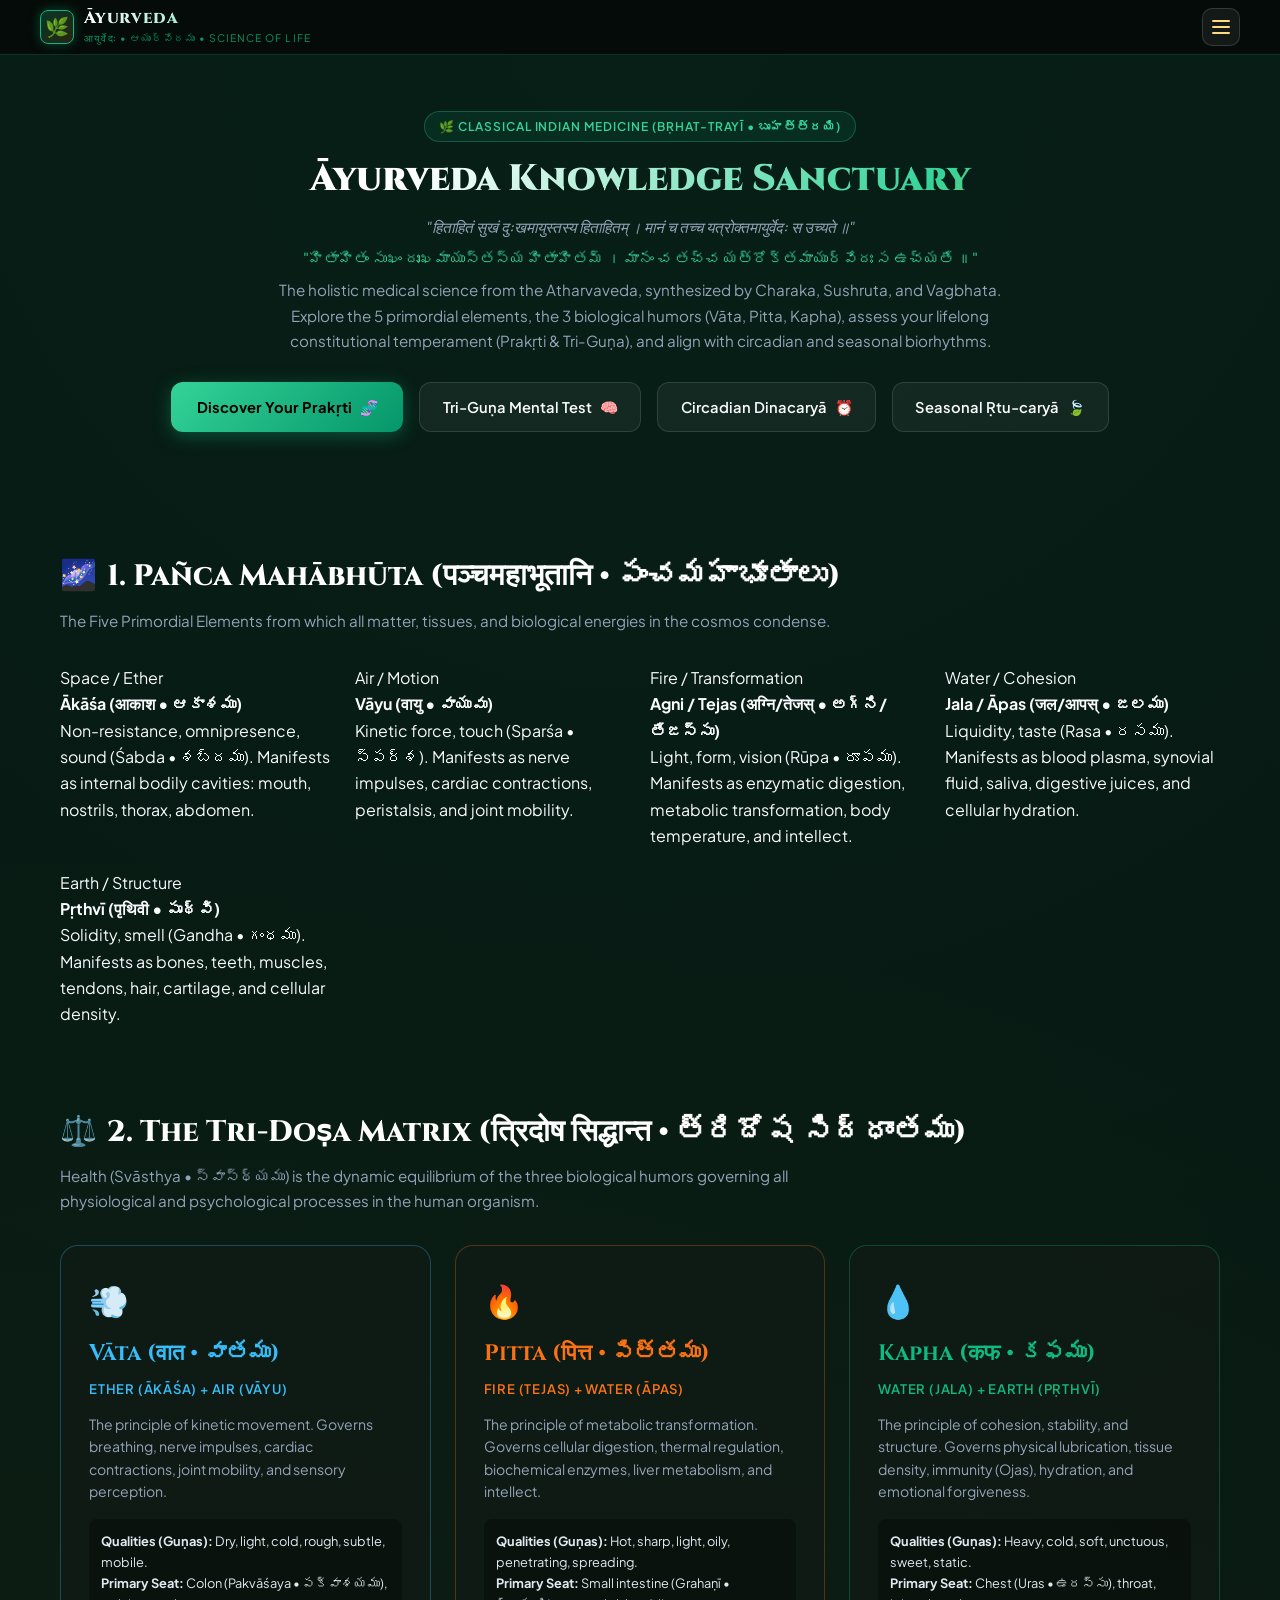
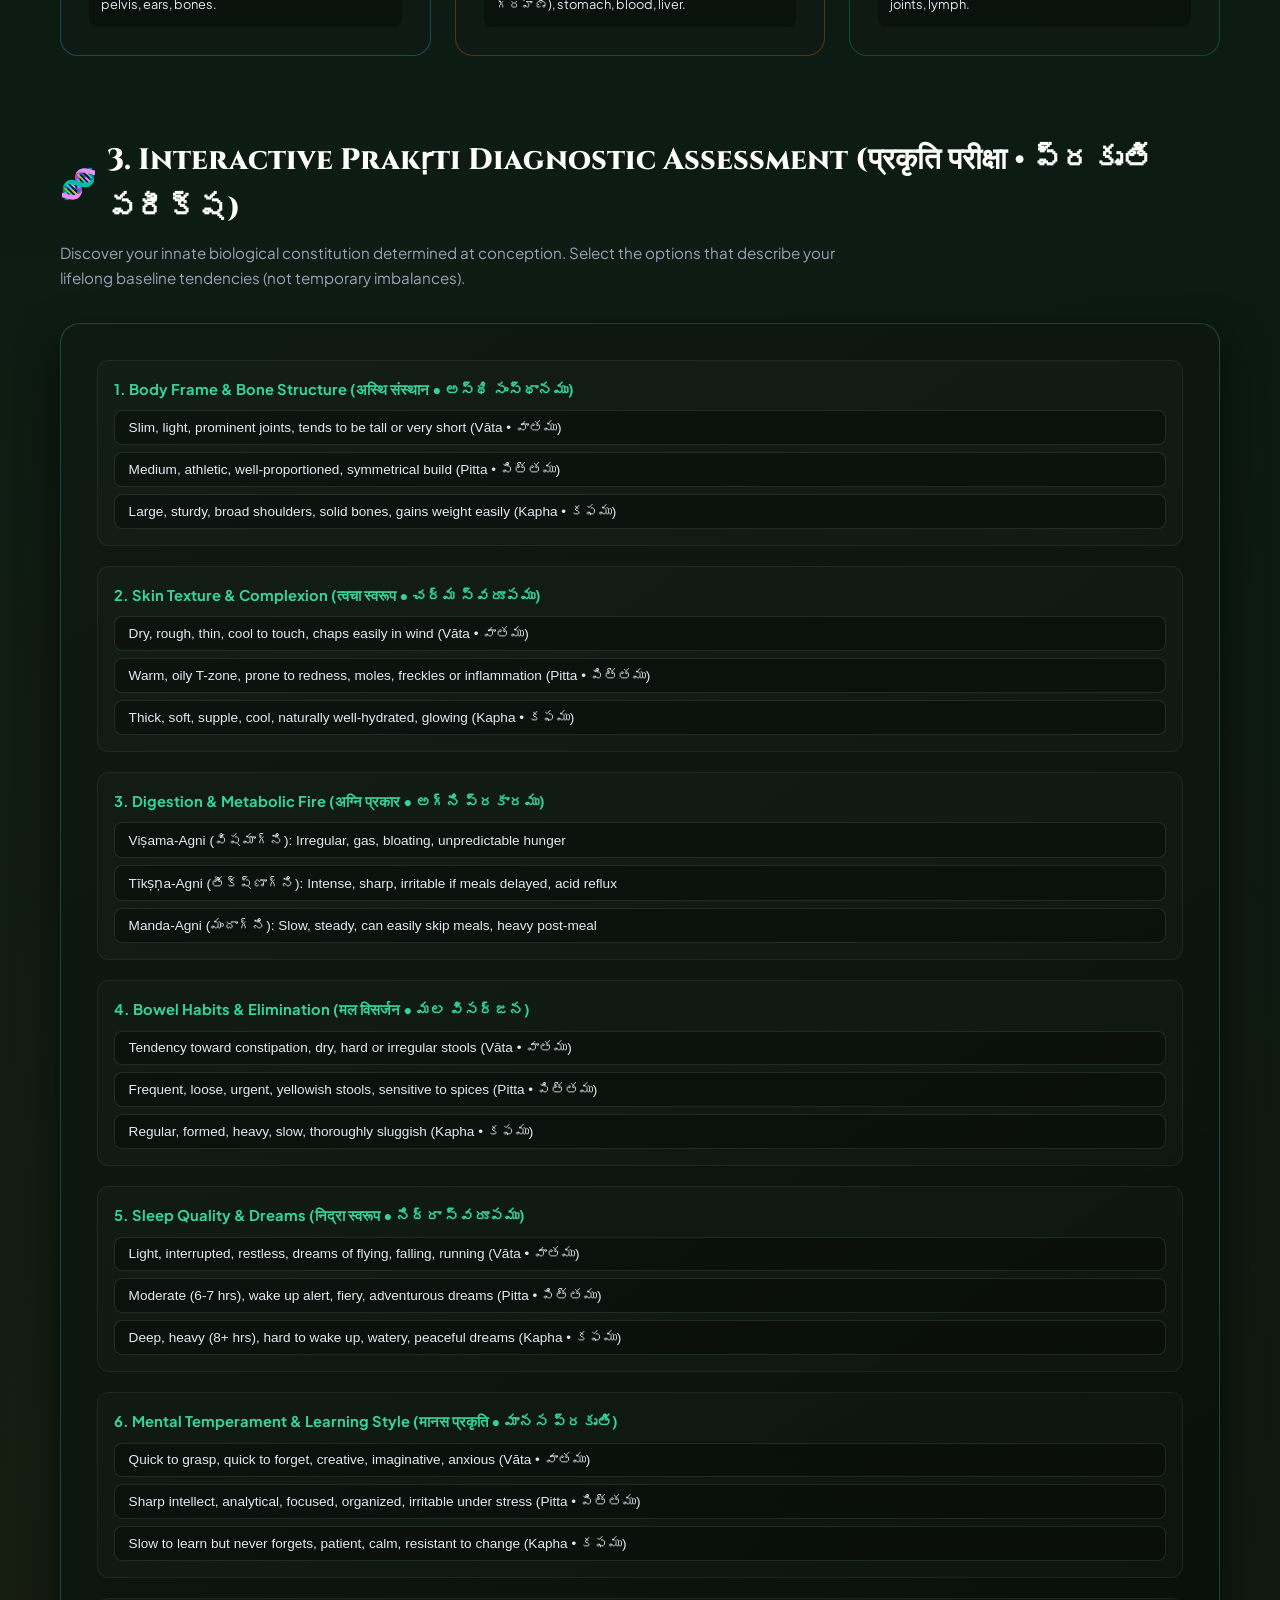
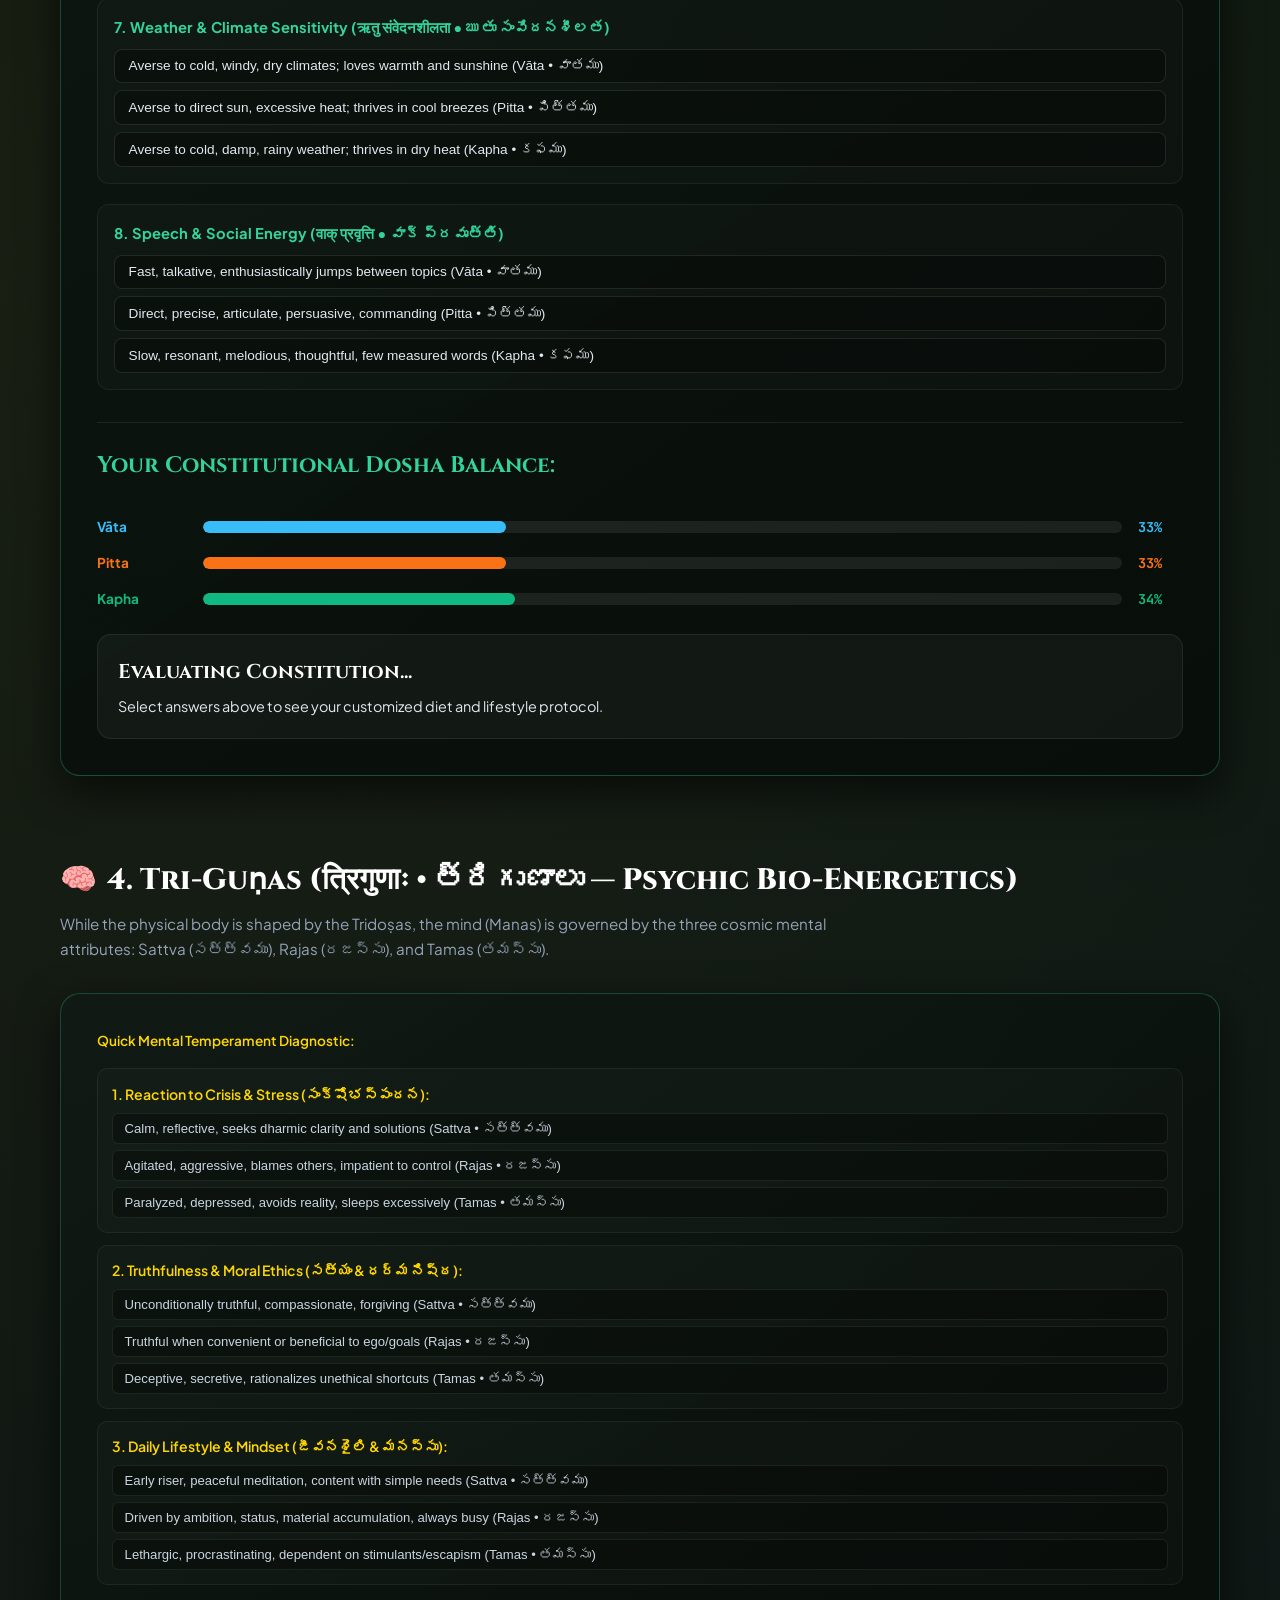
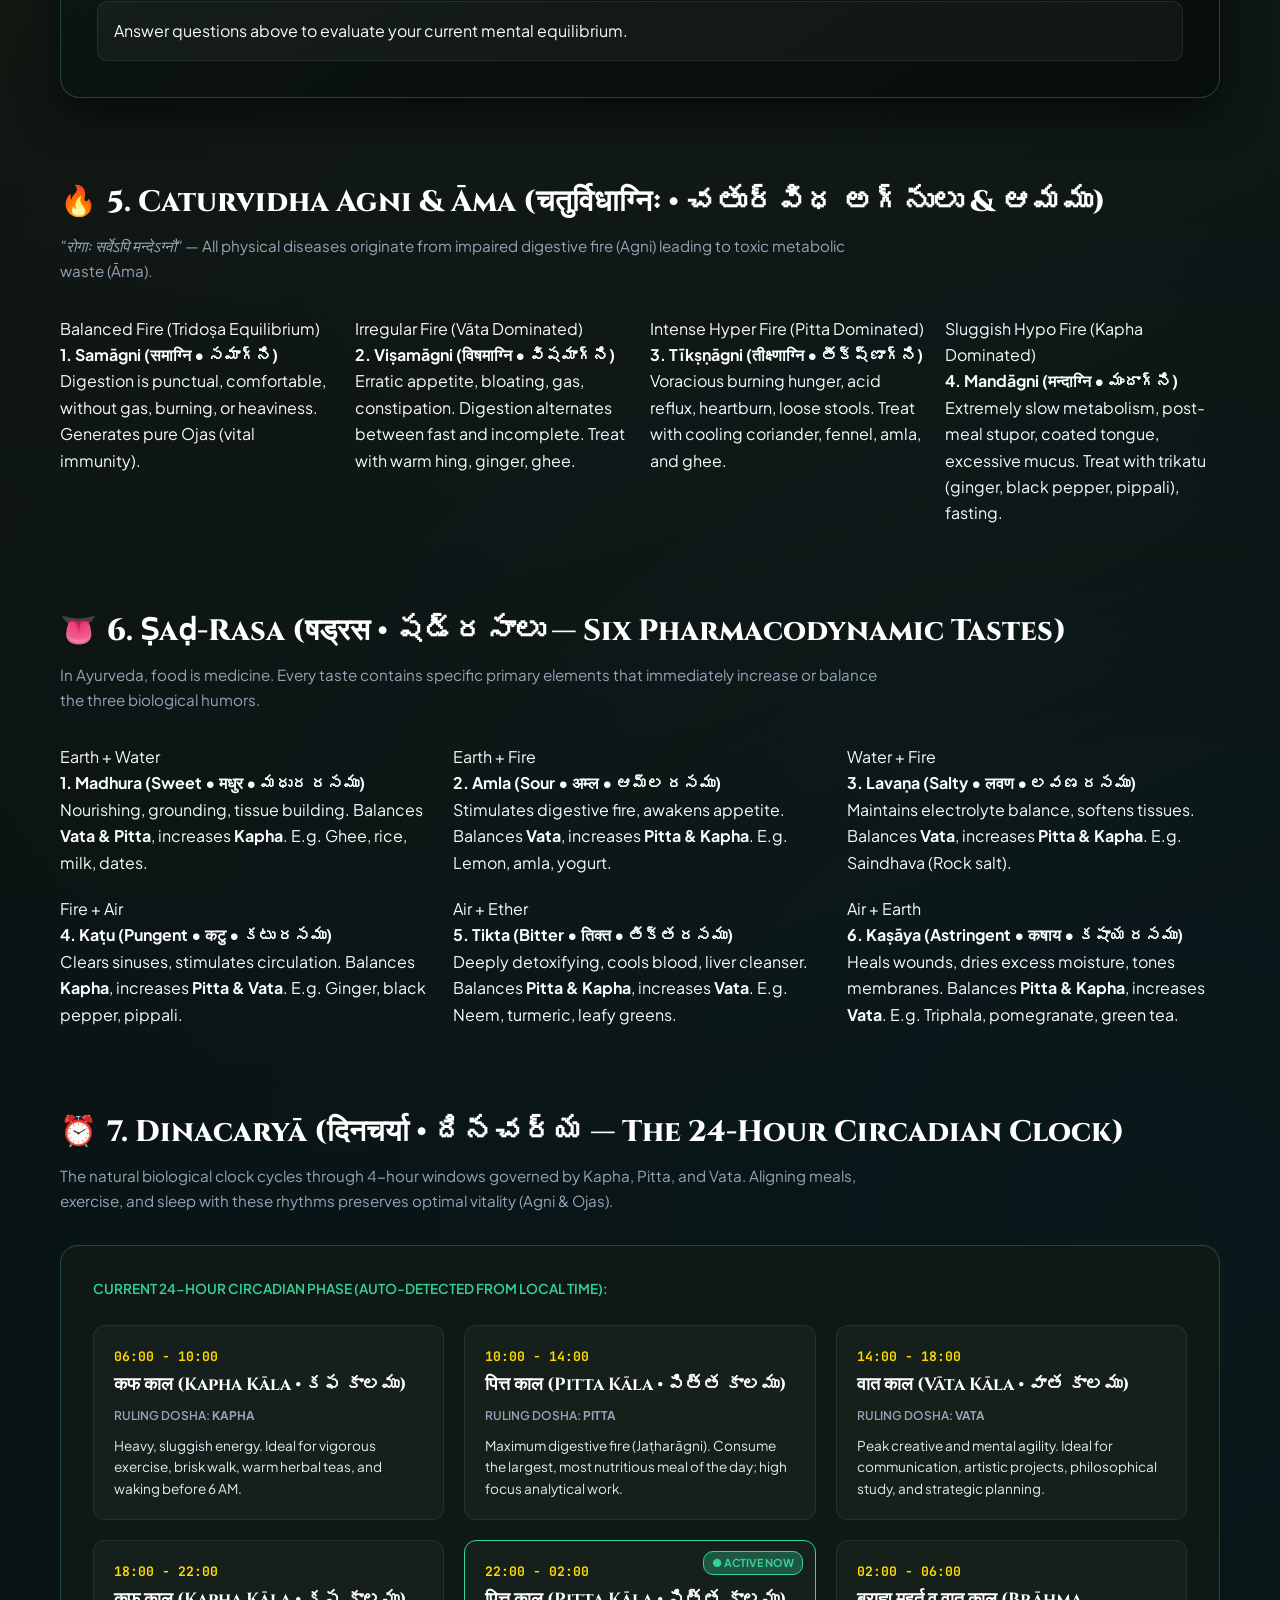
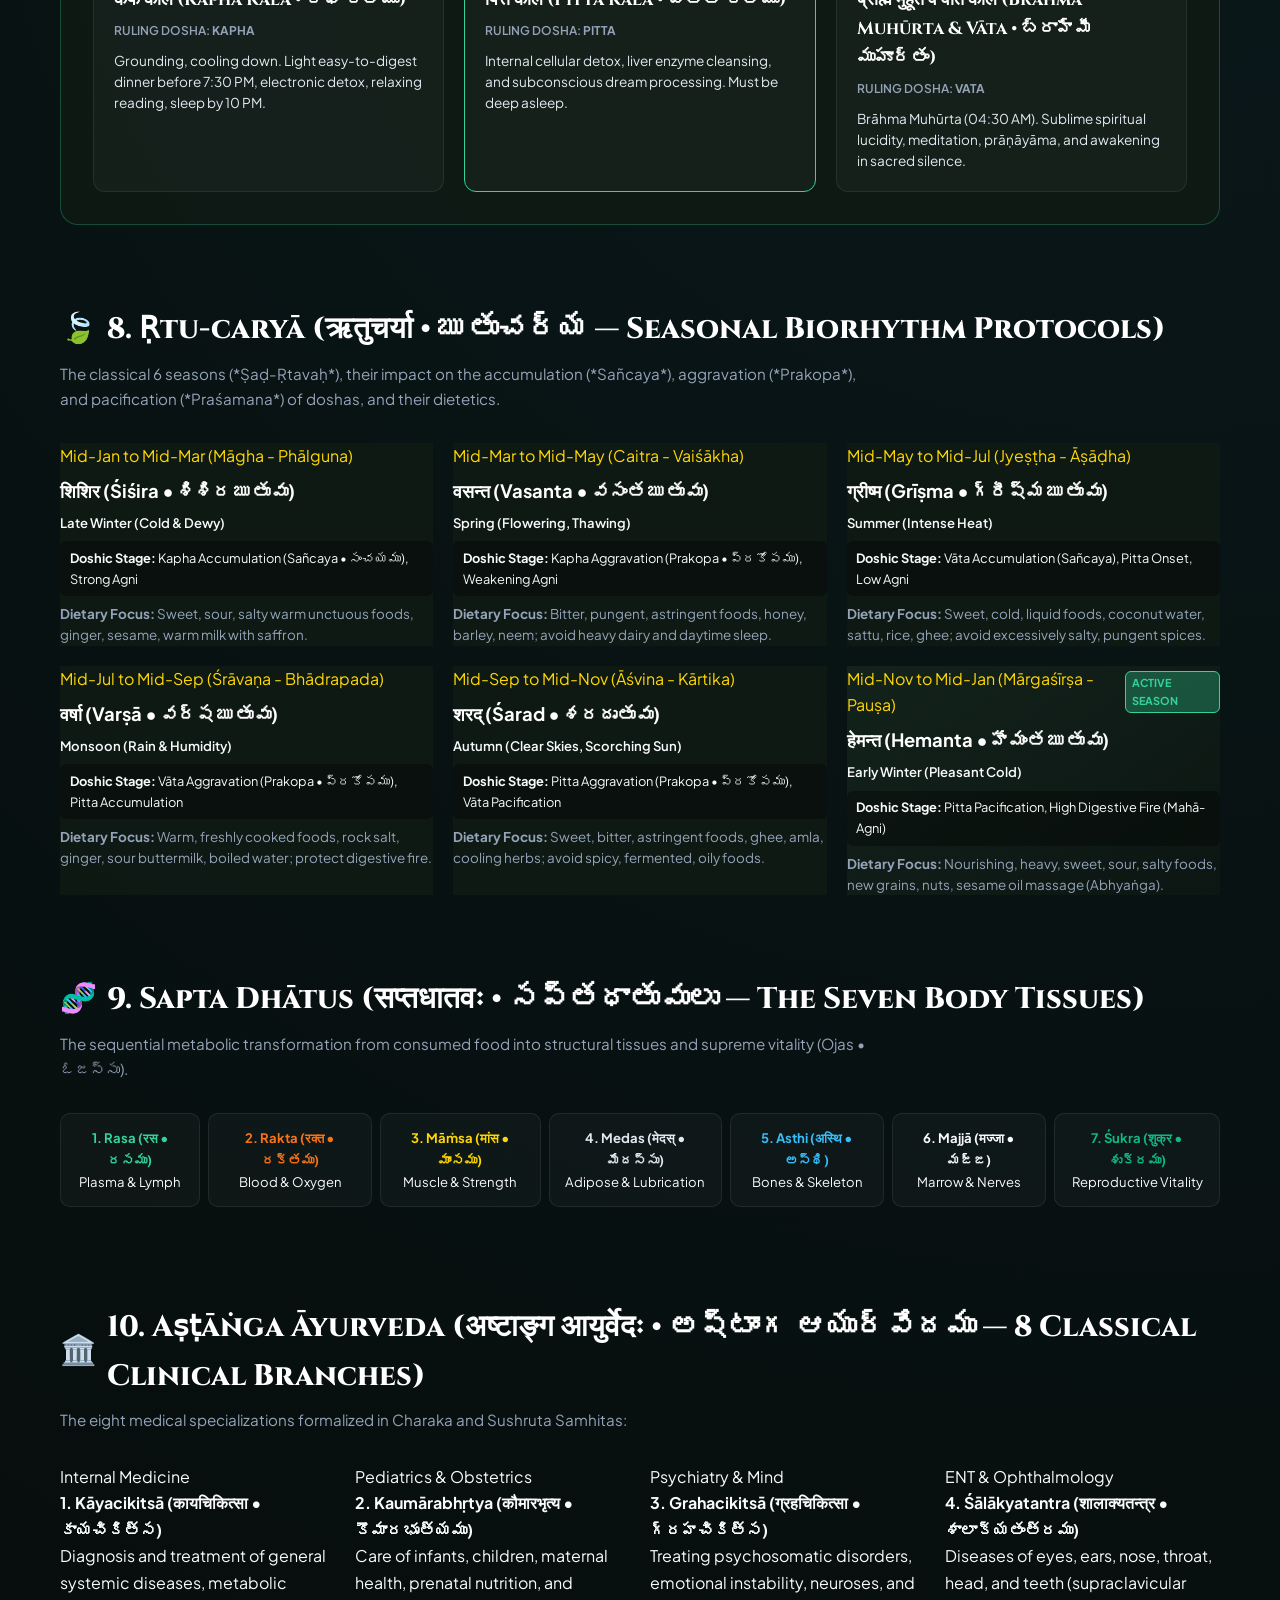
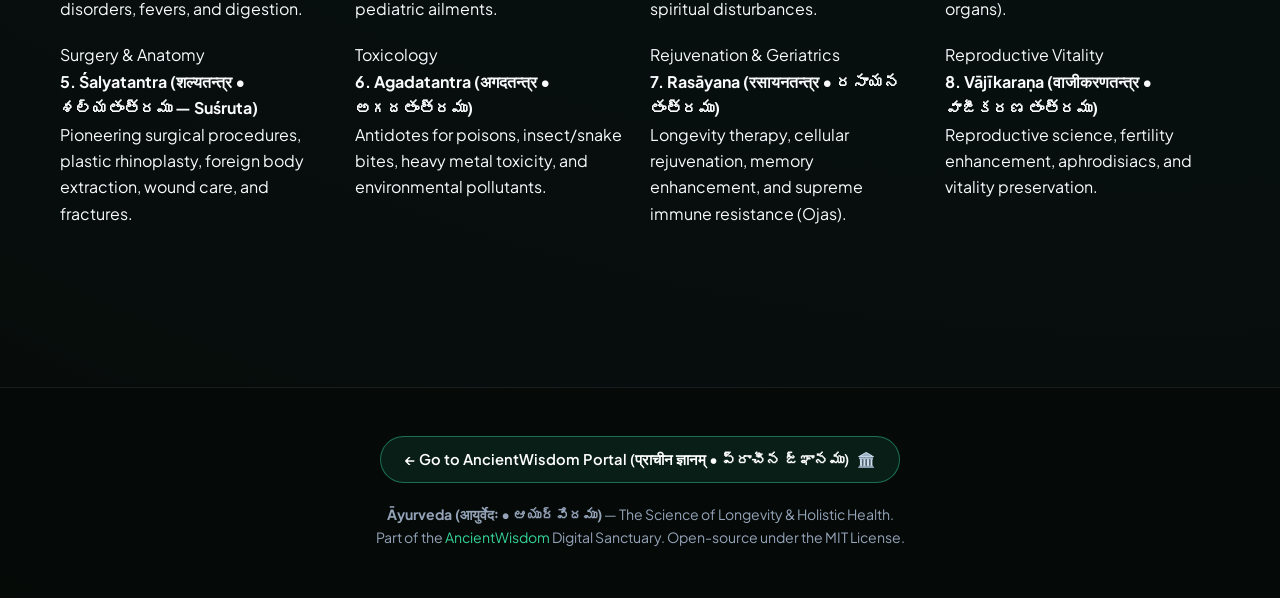
==== commit 3540a7e3: "Adding projects and enhancements" ====
--- a/Ayurveda/index.html
+++ b/Ayurveda/index.html
@@ -23,21 +23,32 @@
         </div>
       </div>
 
-      <nav class="nav-links">
-        <a href="#overview" class="nav-item active">📜 Overview</a>
-        <a href="#mahabhuta" class="nav-item">🌌 Mahābhūta</a>
-        <a href="#doshas" class="nav-item">⚖️ Tri-Doṣa</a>
-        <a href="#prakriti" class="nav-item">🧬 Prakṛti Test</a>
-        <a href="#gunas" class="nav-item">🧠 Tri-Guṇa</a>
-        <a href="#agni" class="nav-item">🔥 Agni & Āma</a>
-        <a href="#rasas" class="nav-item">👅 Ṣaḍ-Rasa</a>
-        <a href="#dinacharya" class="nav-item">⏰ Dinacaryā</a>
-        <a href="#rtucarya" class="nav-item">🍃 Ṛtu-caryā</a>
-        <a href="#dhatus" class="nav-item">🧬 Sapta Dhātu</a>
-        <a href="#branches" class="nav-item">🏛️ 8 Branches</a>
-      </nav>
+      <button id="menuToggle" class="hamburger-btn" aria-label="Toggle Navigation Menu" aria-expanded="false">
+        <span class="hamburger-box"><span class="hamburger-inner"></span></span>
+      </button>
     </div>
   </header>
+
+  <div id="navOverlay" class="nav-overlay" aria-hidden="true"></div>
+  <aside id="navDrawer" class="nav-drawer" aria-hidden="true">
+    <div class="drawer-header">
+      <div style="font-weight:700;color:#6ee7b7;">🌿 Āyurveda Index • ఆయుర్వేద సూచిక</div>
+      <button id="closeDrawer" class="drawer-close-btn" aria-label="Close">✕</button>
+    </div>
+    <nav class="drawer-nav-list">
+      <a href="#overview" class="drawer-nav-item active">📜 Overview</a>
+      <a href="#mahabhuta" class="drawer-nav-item">🌌 Mahābhūta</a>
+      <a href="#doshas" class="drawer-nav-item">⚖️ Tri-Doṣa</a>
+      <a href="#prakriti" class="drawer-nav-item">🧬 Prakṛti Test</a>
+      <a href="#gunas" class="drawer-nav-item">🧠 Tri-Guṇa</a>
+      <a href="#agni" class="drawer-nav-item">🔥 Agni &amp; Āma</a>
+      <a href="#rasas" class="drawer-nav-item">👅 Ṣaḍ-Rasa</a>
+      <a href="#dinacharya" class="drawer-nav-item">⏰ Dinacaryā</a>
+      <a href="#rtucarya" class="drawer-nav-item">🍃 Ṛtu-caryā</a>
+      <a href="#dhatus" class="drawer-nav-item">🧬 Sapta Dhātu</a>
+      <a href="#branches" class="drawer-nav-item">🏛️ 8 Branches</a>
+    </nav>
+  </aside>
 
   <div class="container">
 
@@ -463,5 +474,15 @@
   </footer>
 
   <script src="ayurveda.js"></script>
+  <script>
+    (function(){
+      var t=document.getElementById("menuToggle"),d=document.getElementById("navDrawer"),o=document.getElementById("navOverlay"),c=document.getElementById("closeDrawer");
+      function setD(open){if(!d||!o)return;d.classList.toggle("open",open);o.classList.toggle("open",open);d.setAttribute("aria-hidden",String(!open));o.setAttribute("aria-hidden",String(!open));if(t)t.setAttribute("aria-expanded",String(open));}
+      if(t)t.addEventListener("click",function(){setD(!d.classList.contains("open"));});
+      if(c)c.addEventListener("click",function(){setD(false);});
+      if(o)o.addEventListener("click",function(){setD(false);});
+      document.querySelectorAll(".drawer-nav-item").forEach(function(a){a.addEventListener("click",function(){document.querySelectorAll(".drawer-nav-item").forEach(function(x){x.classList.remove("active");});a.classList.add("active");setD(false);});});
+    })();
+  </script>
 </body>
 </html>
--- a/Ayurveda/style.css
+++ b/Ayurveda/style.css
@@ -443,3 +443,43 @@
     grid-template-columns: 1fr;
   }
 }
+
+/* Hamburger & Slide-Out Drawer */
+.hamburger-btn {
+  width: 38px; height: 38px; border-radius: 10px;
+  background: rgba(255,255,255,0.06); border: 1px solid rgba(255,255,255,0.14);
+  cursor: pointer; display: flex; align-items: center; justify-content: center; flex-shrink: 0;
+}
+.hamburger-box { width: 18px; height: 14px; position: relative; display: inline-block; }
+.hamburger-inner, .hamburger-inner::before, .hamburger-inner::after {
+  width: 18px; height: 2px; background: #ffd97d; border-radius: 2px; position: absolute; left: 0;
+}
+.hamburger-inner { top: 6px; }
+.hamburger-inner::before { content: ""; top: -6px; }
+.hamburger-inner::after { content: ""; top: 6px; }
+.nav-overlay {
+  position: fixed; inset: 0; background: rgba(0,0,0,0.65); backdrop-filter: blur(4px);
+  z-index: 998; opacity: 0; pointer-events: none; transition: opacity 0.25s ease;
+}
+.nav-overlay.open { opacity: 1; pointer-events: auto; }
+.nav-drawer {
+  position: fixed; top: 0; right: 0; bottom: 0; width: min(340px, 90vw);
+  background: #0b0f19; border-left: 1px solid rgba(255,255,255,0.14); z-index: 999;
+  transform: translateX(100%); transition: transform 0.25s ease; display: flex; flex-direction: column;
+}
+section[id] { scroll-margin-top: 86px; }
+.nav-drawer.open { transform: translateX(0); }
+.drawer-header {
+  padding: 1rem 1.25rem; border-bottom: 1px solid rgba(255,255,255,0.08);
+  display: flex; align-items: center; justify-content: space-between;
+}
+.drawer-close-btn {
+  width: 32px; height: 32px; border-radius: 8px; background: rgba(255,255,255,0.07);
+  border: 1px solid rgba(255,255,255,0.14); color: #fff; cursor: pointer;
+}
+.drawer-nav-list { flex: 1; overflow-y: auto; padding: 0.75rem; display: flex; flex-direction: column; gap: 0.35rem; }
+.drawer-nav-item {
+  display: block; padding: 0.65rem 0.85rem; border-radius: 10px;
+  color: #e2e8f0; text-decoration: none; font-size: 0.9rem; border: 1px solid transparent;
+}
+.drawer-nav-item:hover, .drawer-nav-item.active { background: rgba(245,185,66,0.14); border-color: rgba(245,185,66,0.35); }
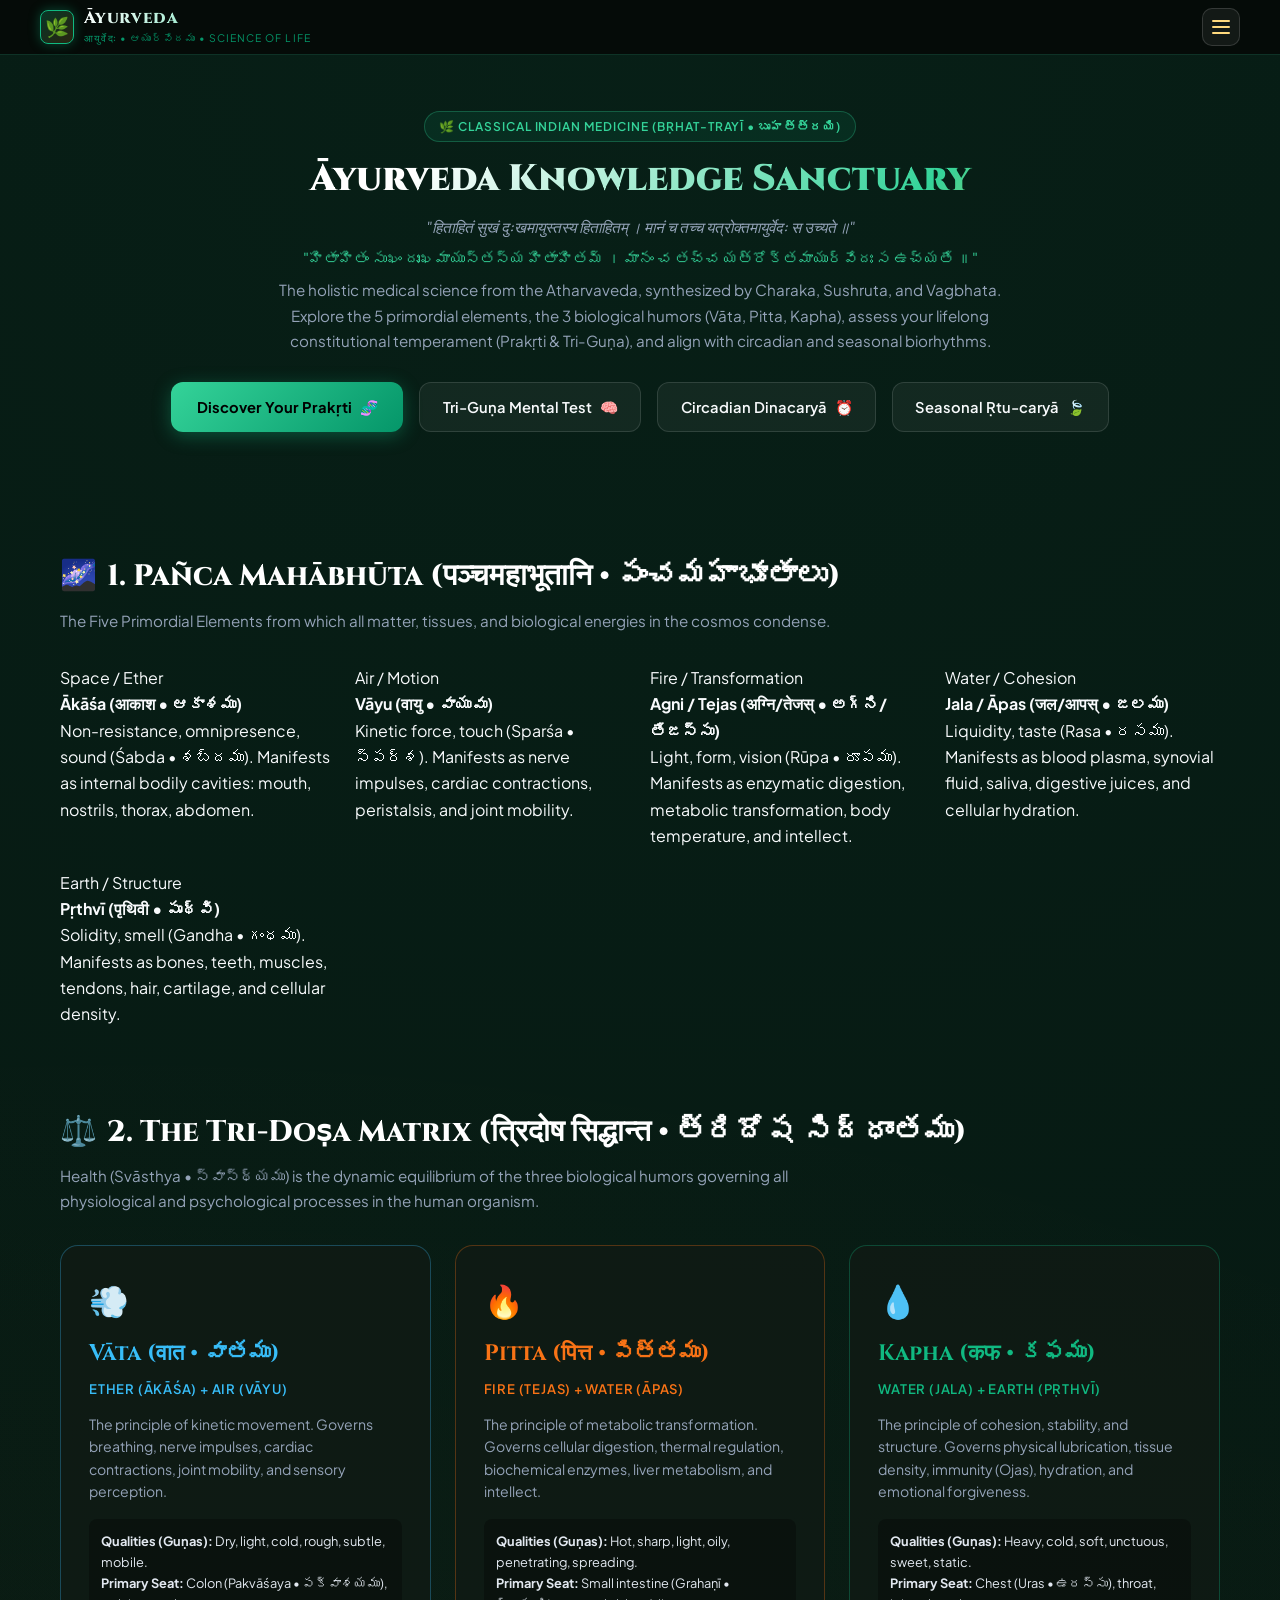
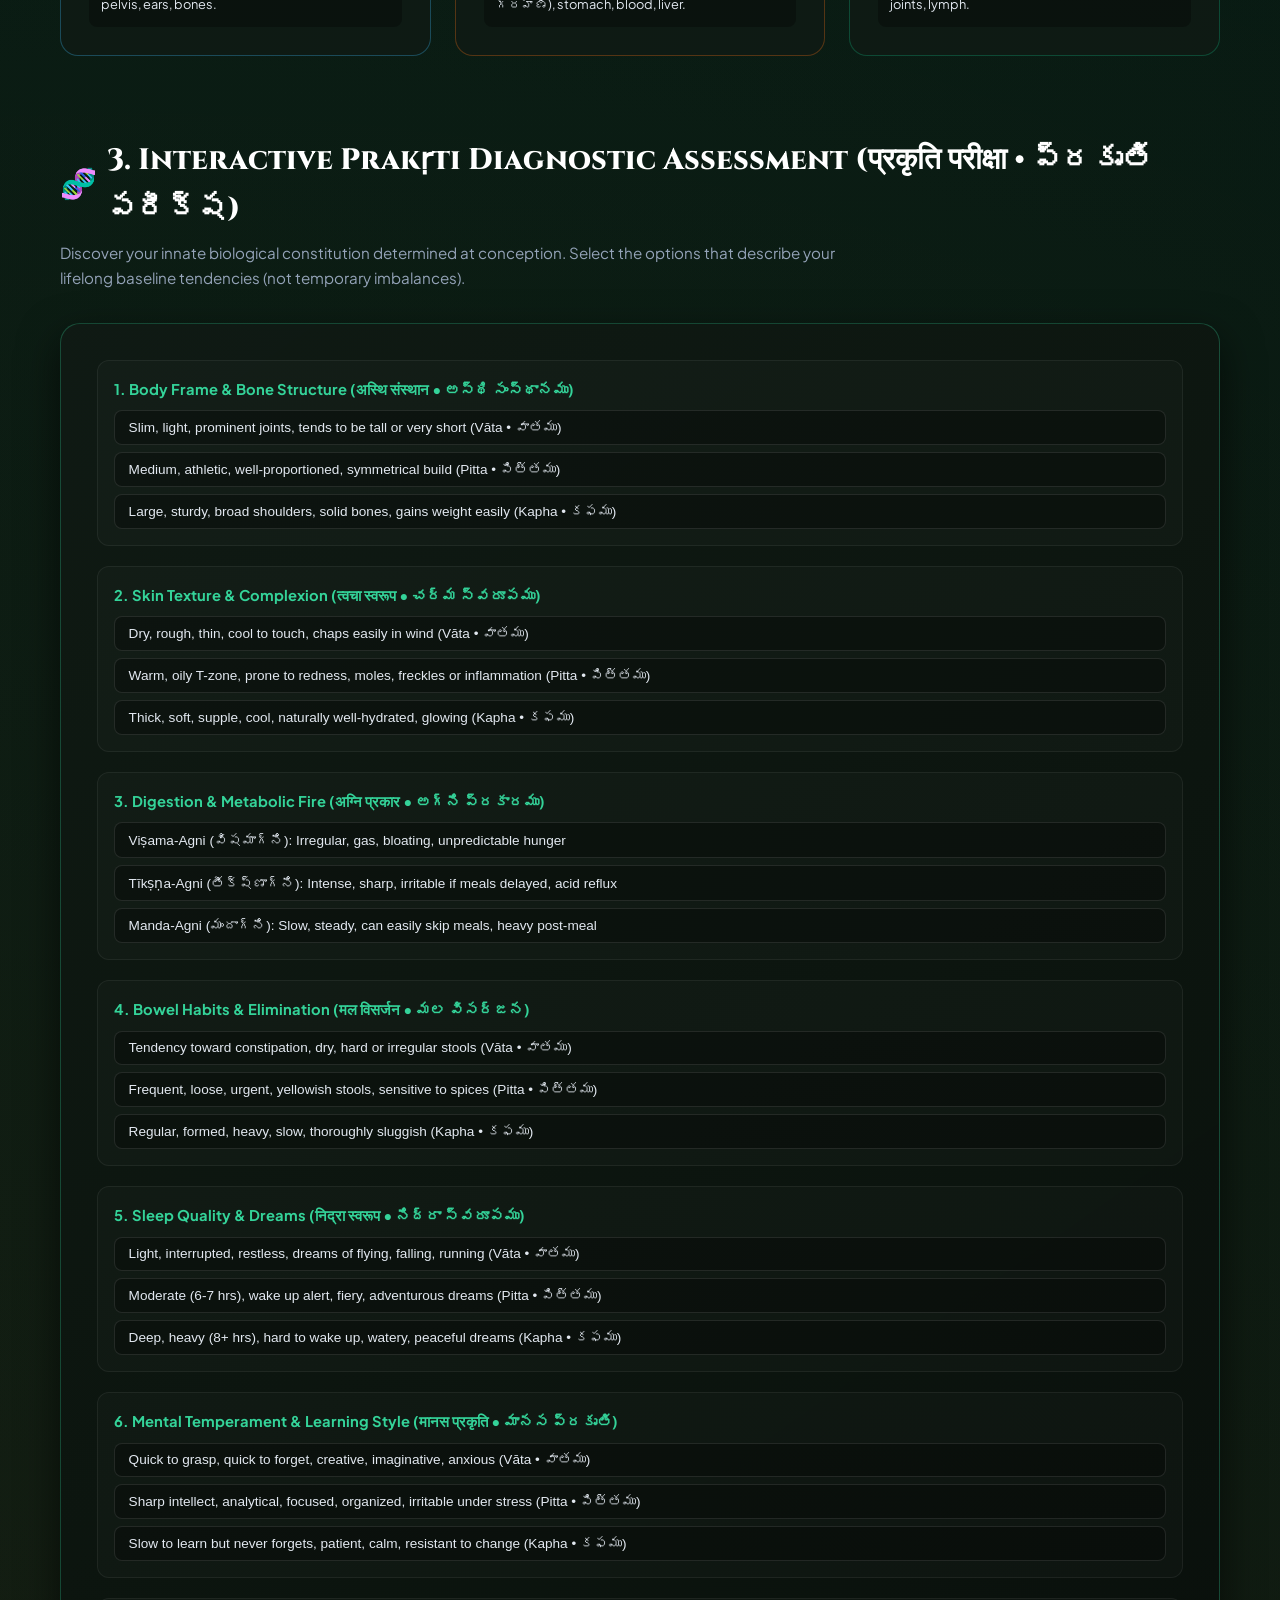
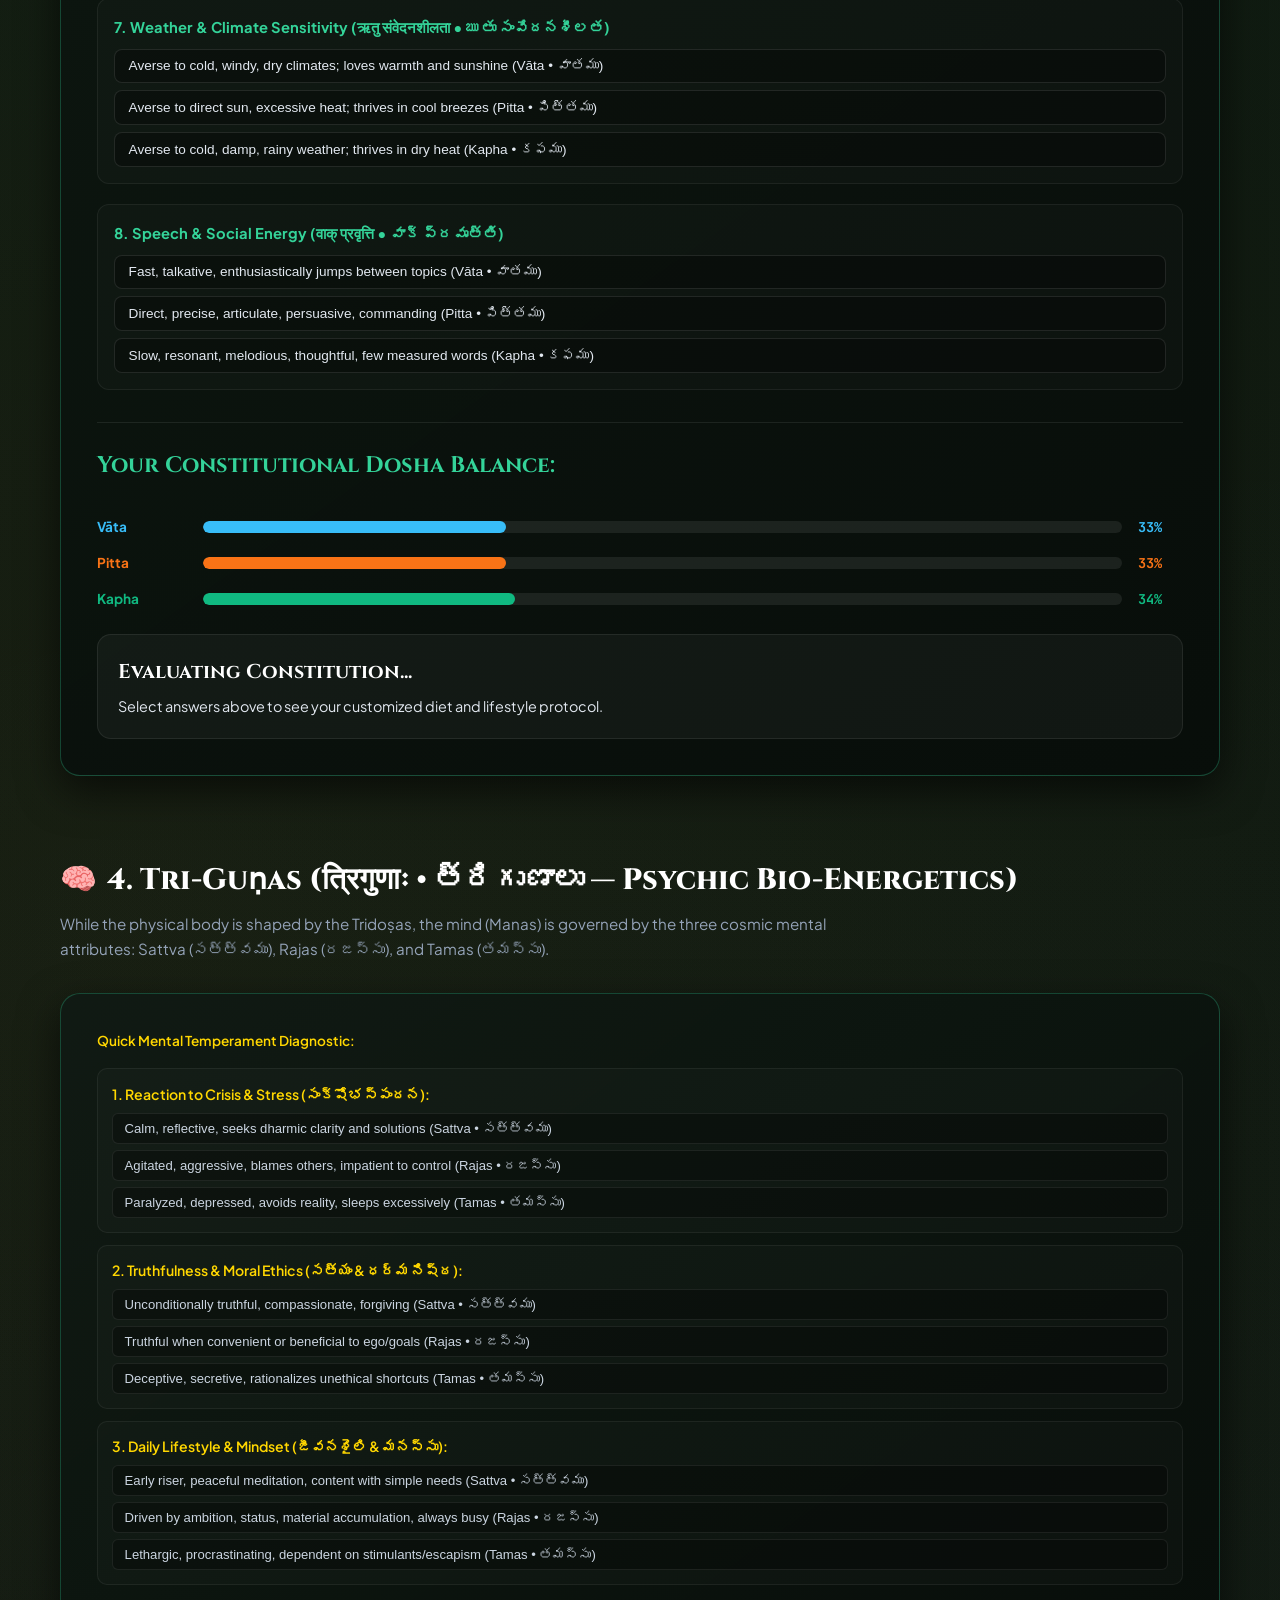
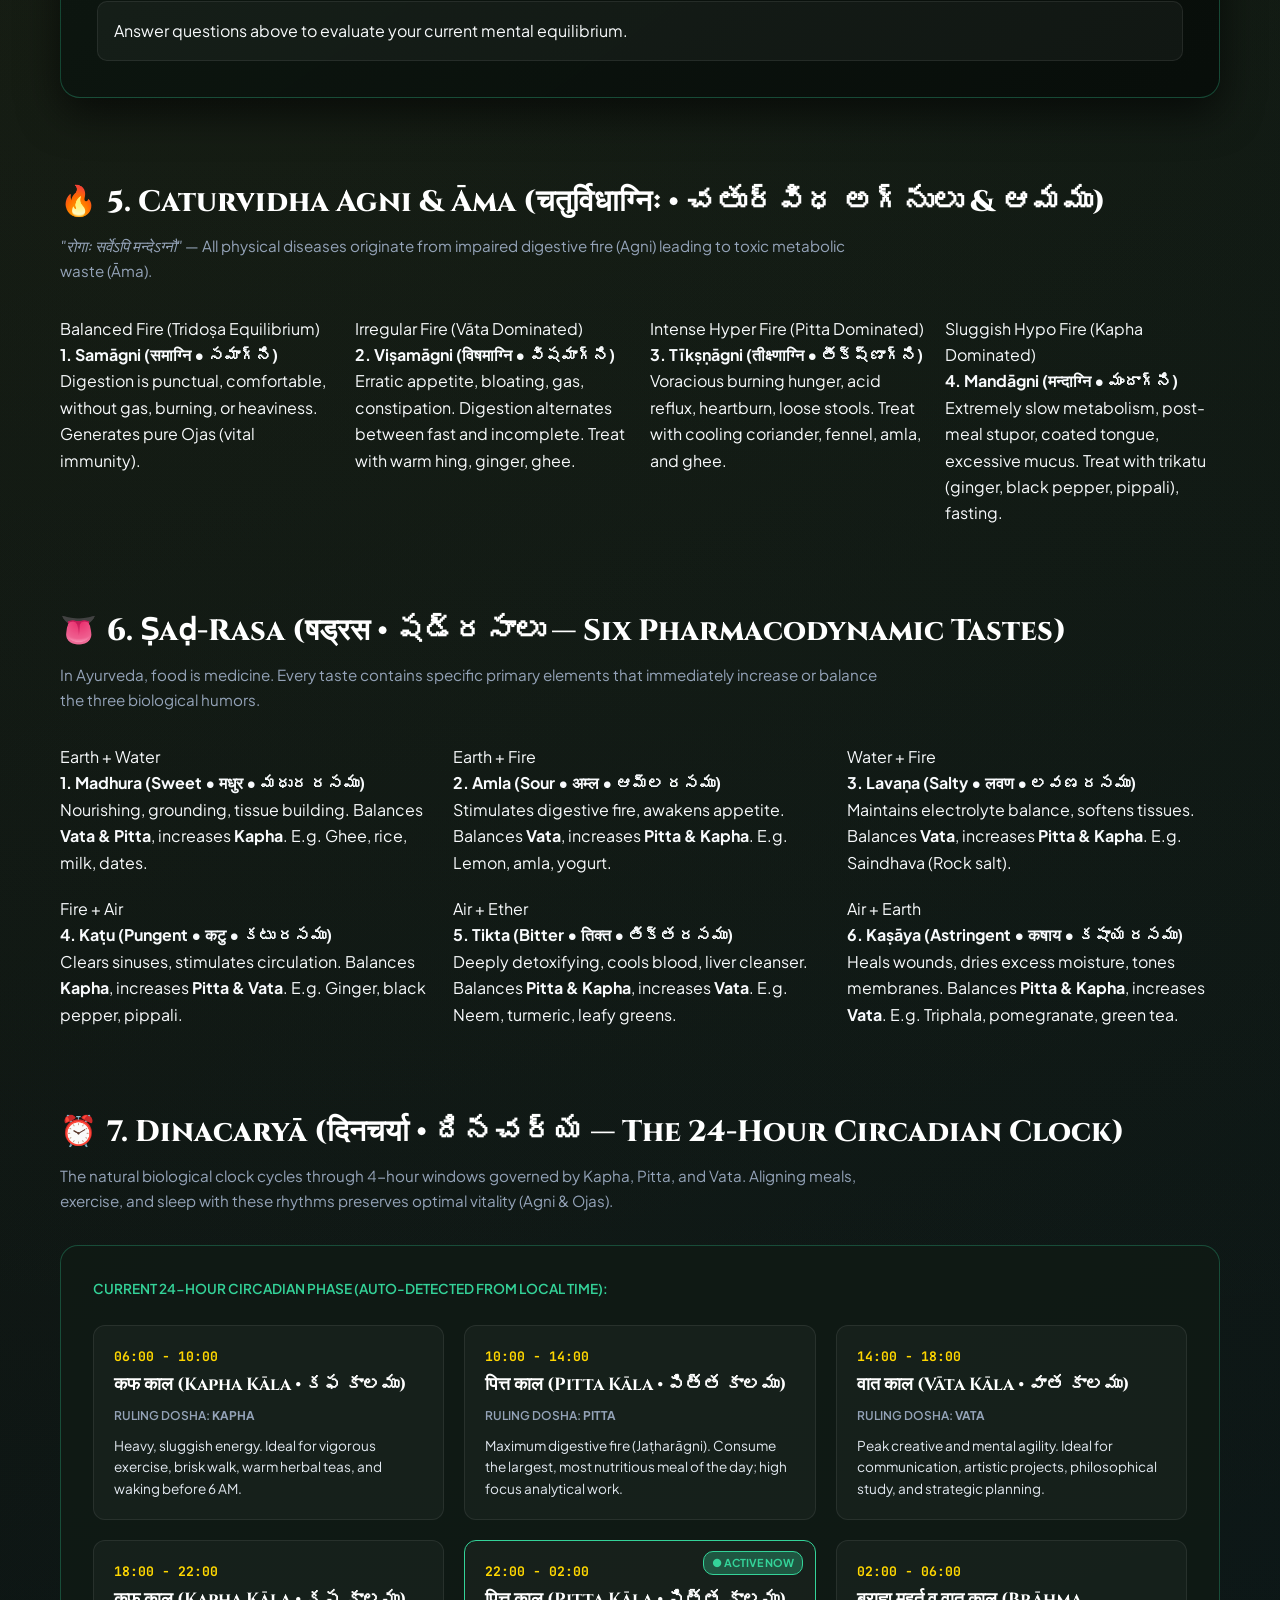
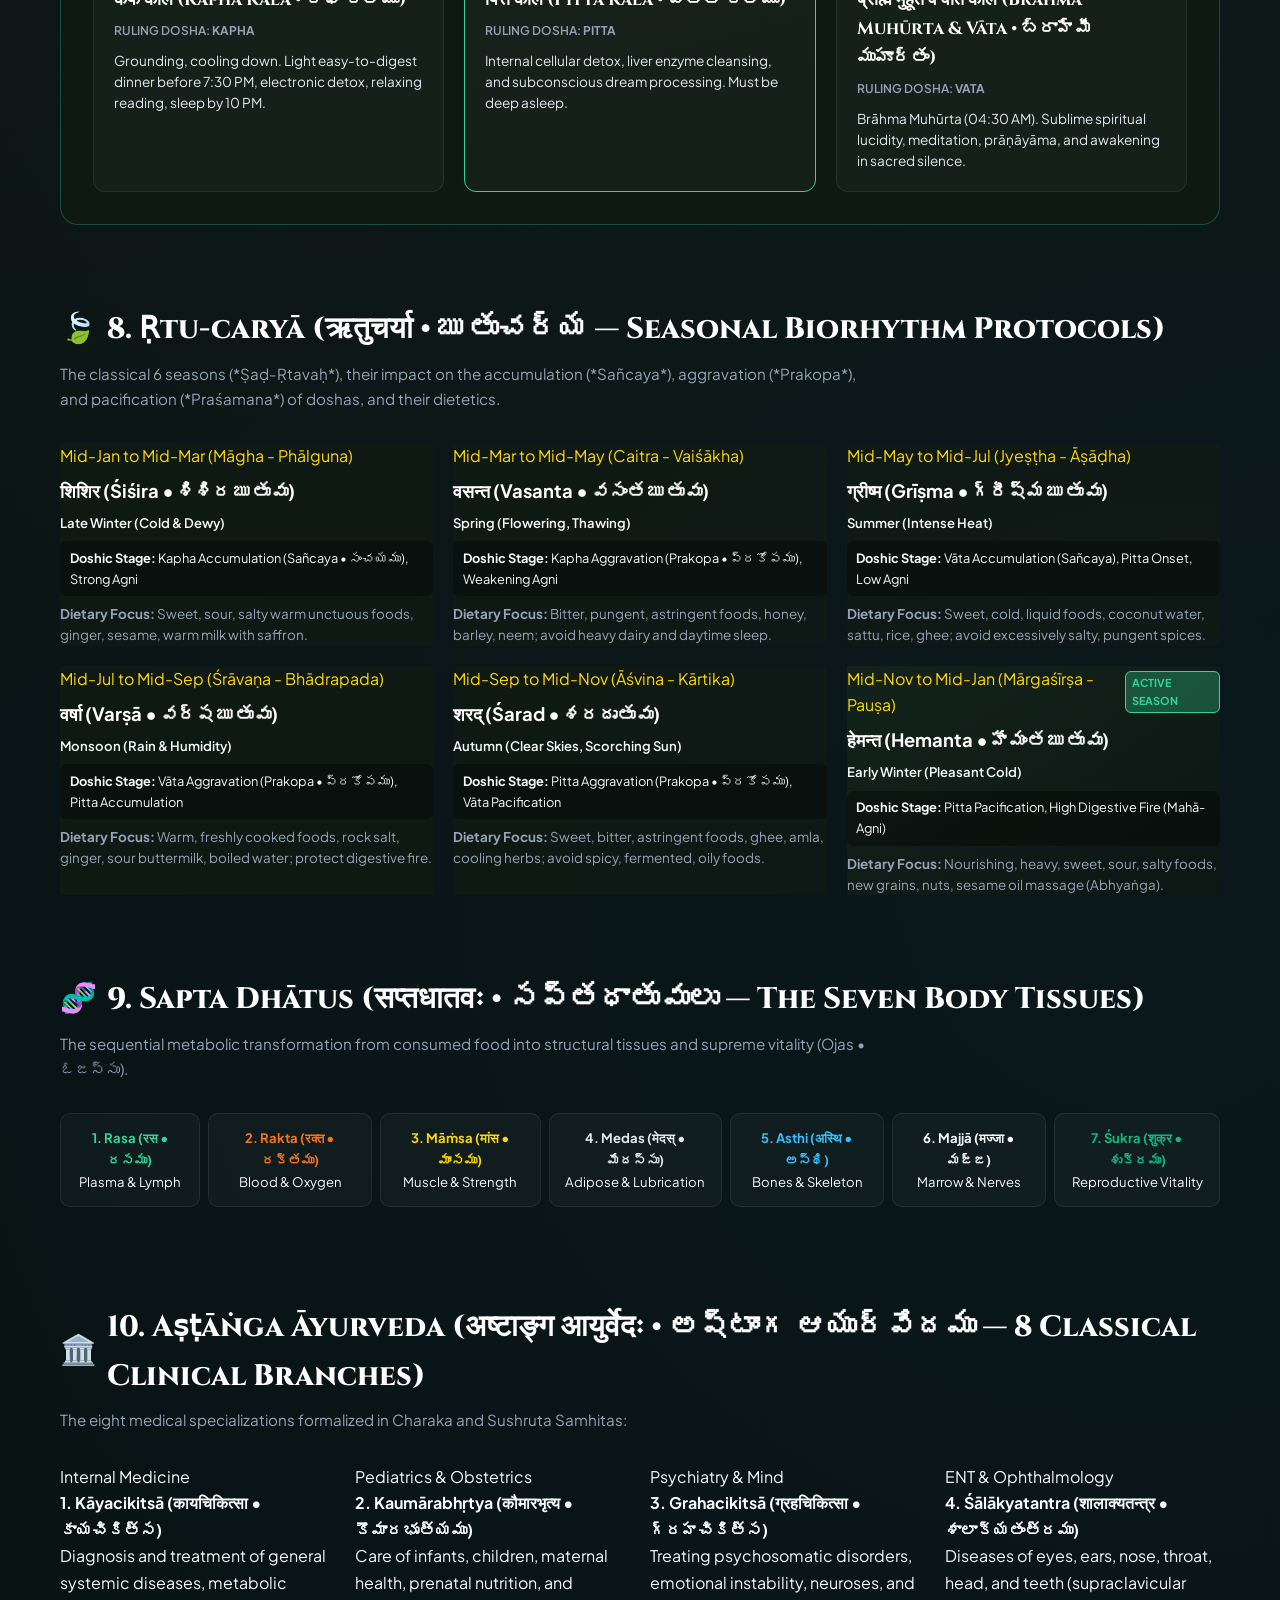
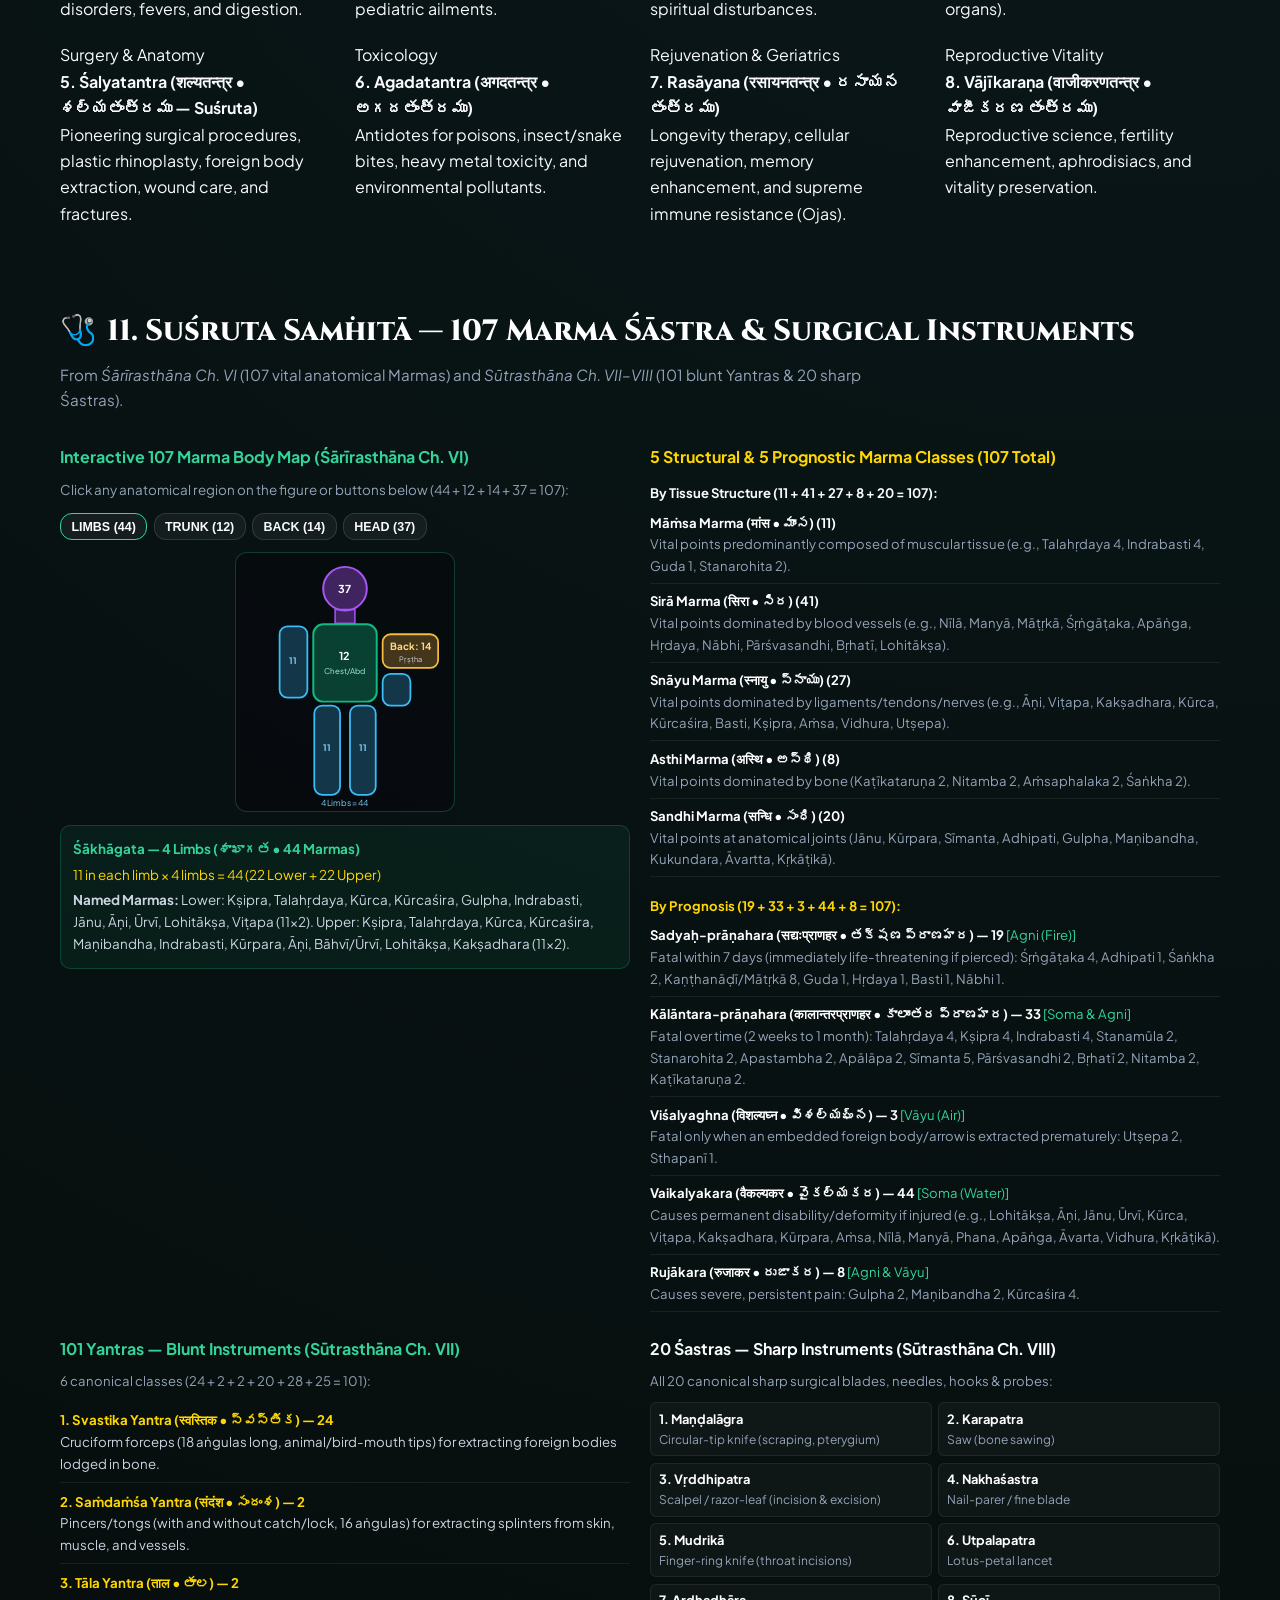
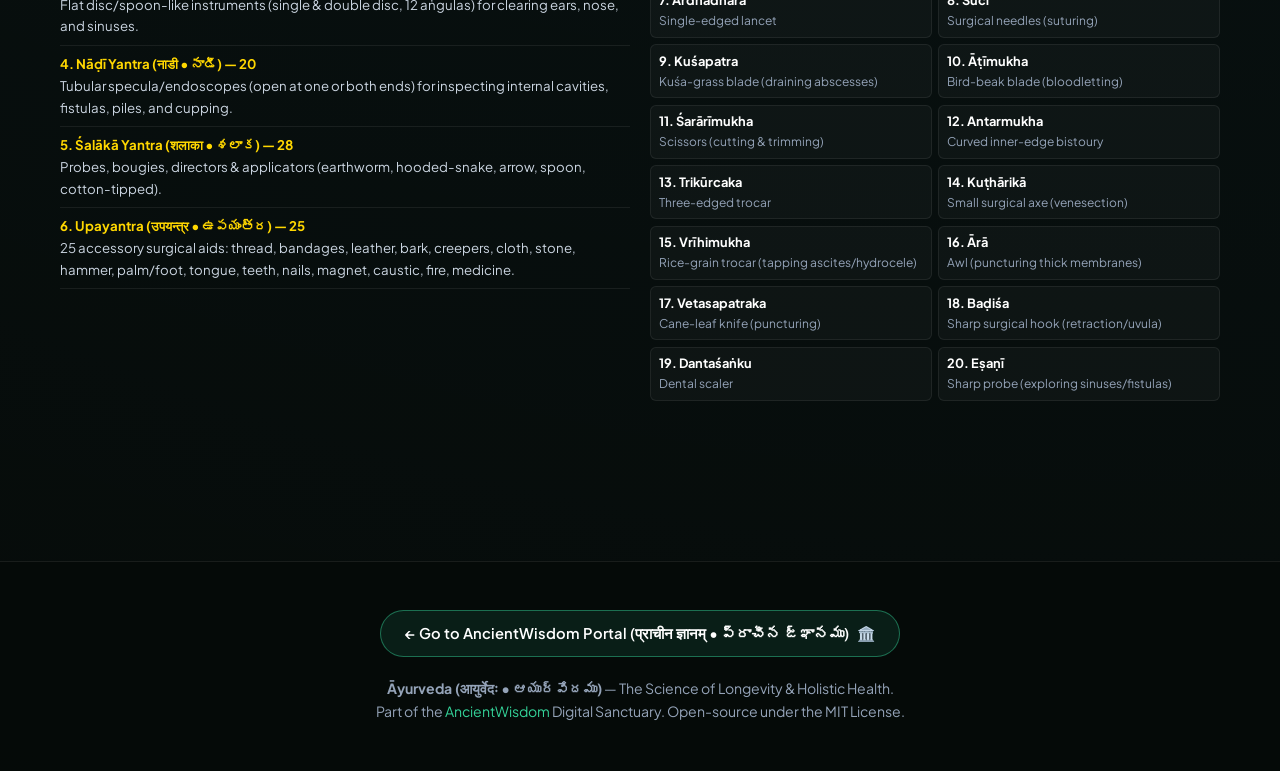
==== commit ba3dc71d: "Adding projects and updates" ====
--- a/Ayurveda/index.html
+++ b/Ayurveda/index.html
@@ -47,6 +47,7 @@
       <a href="#rtucarya" class="drawer-nav-item">🍃 Ṛtu-caryā</a>
       <a href="#dhatus" class="drawer-nav-item">🧬 Sapta Dhātu</a>
       <a href="#branches" class="drawer-nav-item">🏛️ 8 Branches</a>
+      <a href="#susruta" class="drawer-nav-item">🩺 Suśruta 107 Marmas</a>
     </nav>
   </aside>
 
@@ -458,6 +459,17 @@
       </div>
     </section>
 
+    <!-- Section 11: Susruta Samhita (107 Marmas & Surgical Instruments) -->
+    <section id="susruta">
+      <div class="section-head">
+        <h3 class="section-title"><span>🩺</span> 11. Suśruta Saṁhitā — 107 Marma Śāstra &amp; Surgical Instruments</h3>
+        <p class="section-sub">
+          From <em>Śārīrasthāna Ch. VI</em> (107 vital anatomical Marmas) and <em>Sūtrasthāna Ch. VII–VIII</em> (101 blunt Yantras &amp; 20 sharp Śastras).
+        </p>
+      </div>
+      <div id="susrutaBody"></div>
+    </section>
+
   </div>
 
   <footer>
@@ -474,6 +486,7 @@
   </footer>
 
   <script src="ayurveda.js"></script>
+  <script src="susruta.js"></script>
   <script>
     (function(){
       var t=document.getElementById("menuToggle"),d=document.getElementById("navDrawer"),o=document.getElementById("navOverlay"),c=document.getElementById("closeDrawer");
